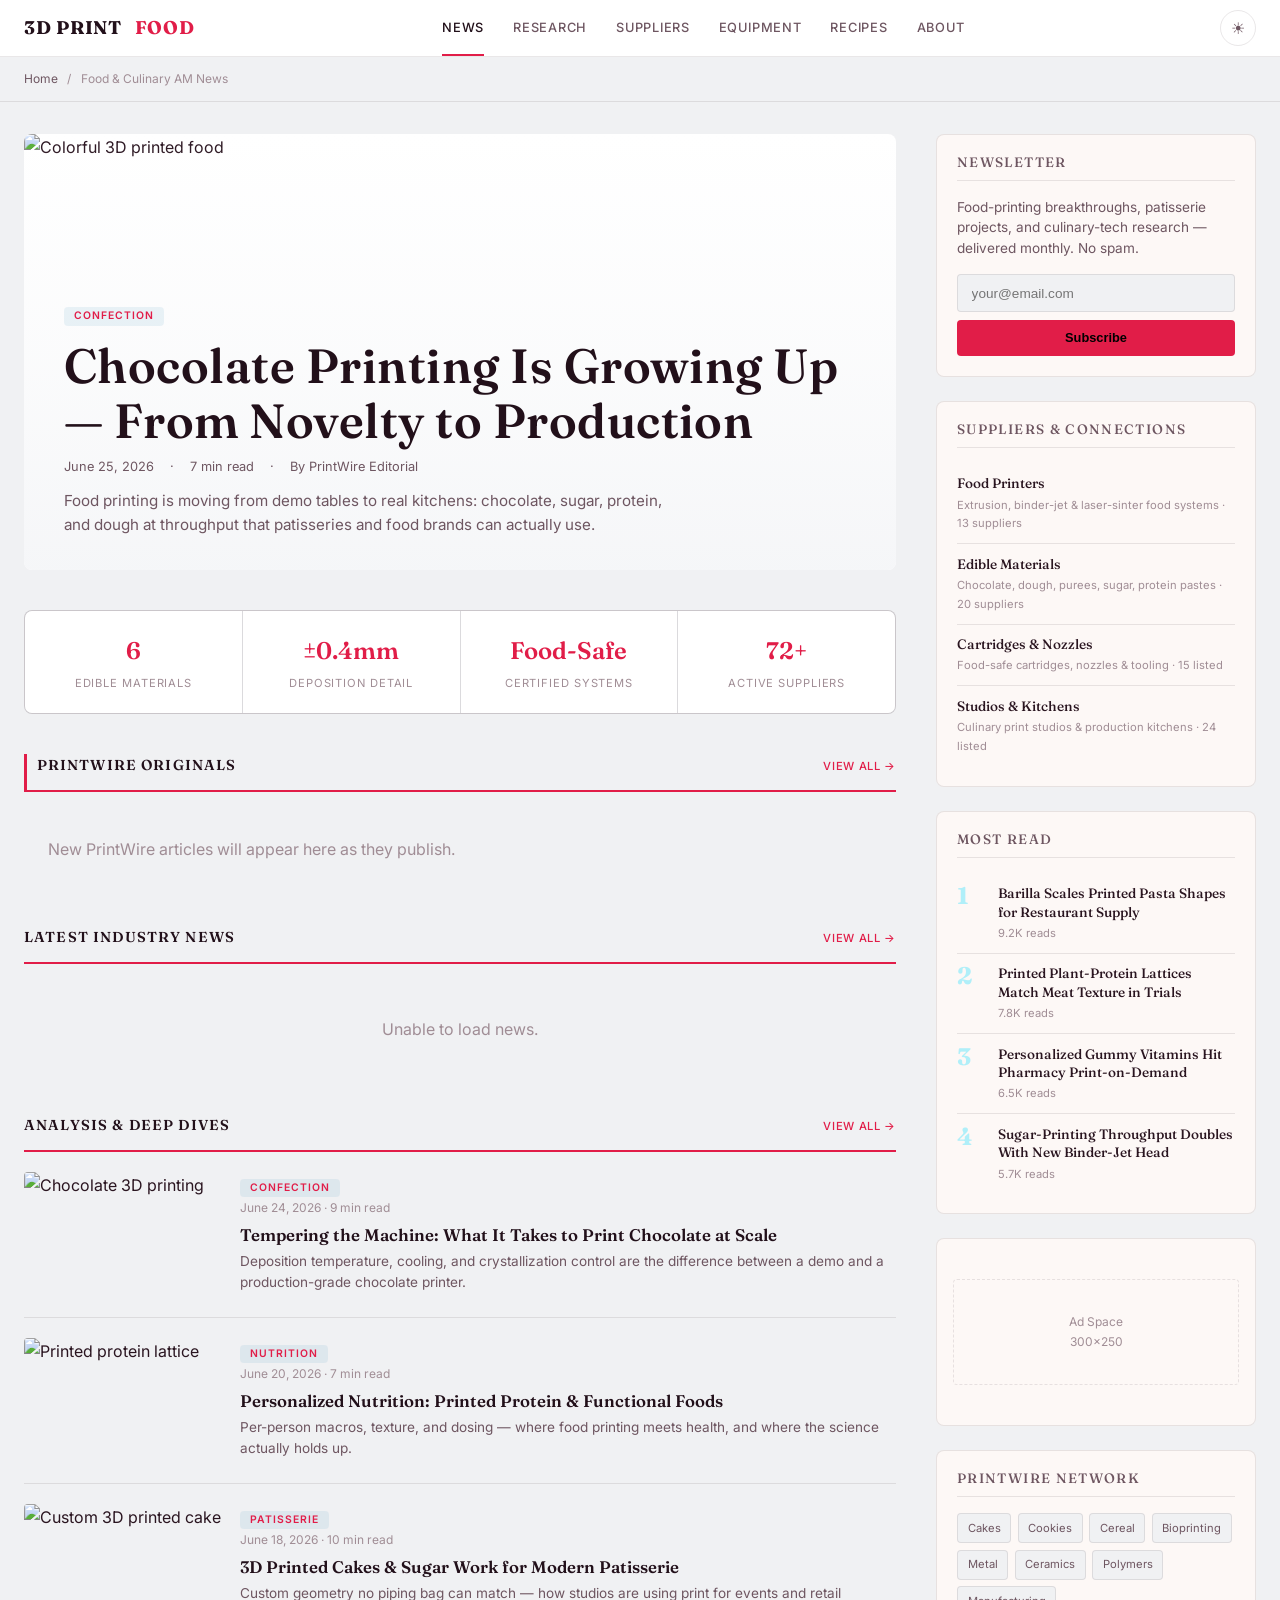
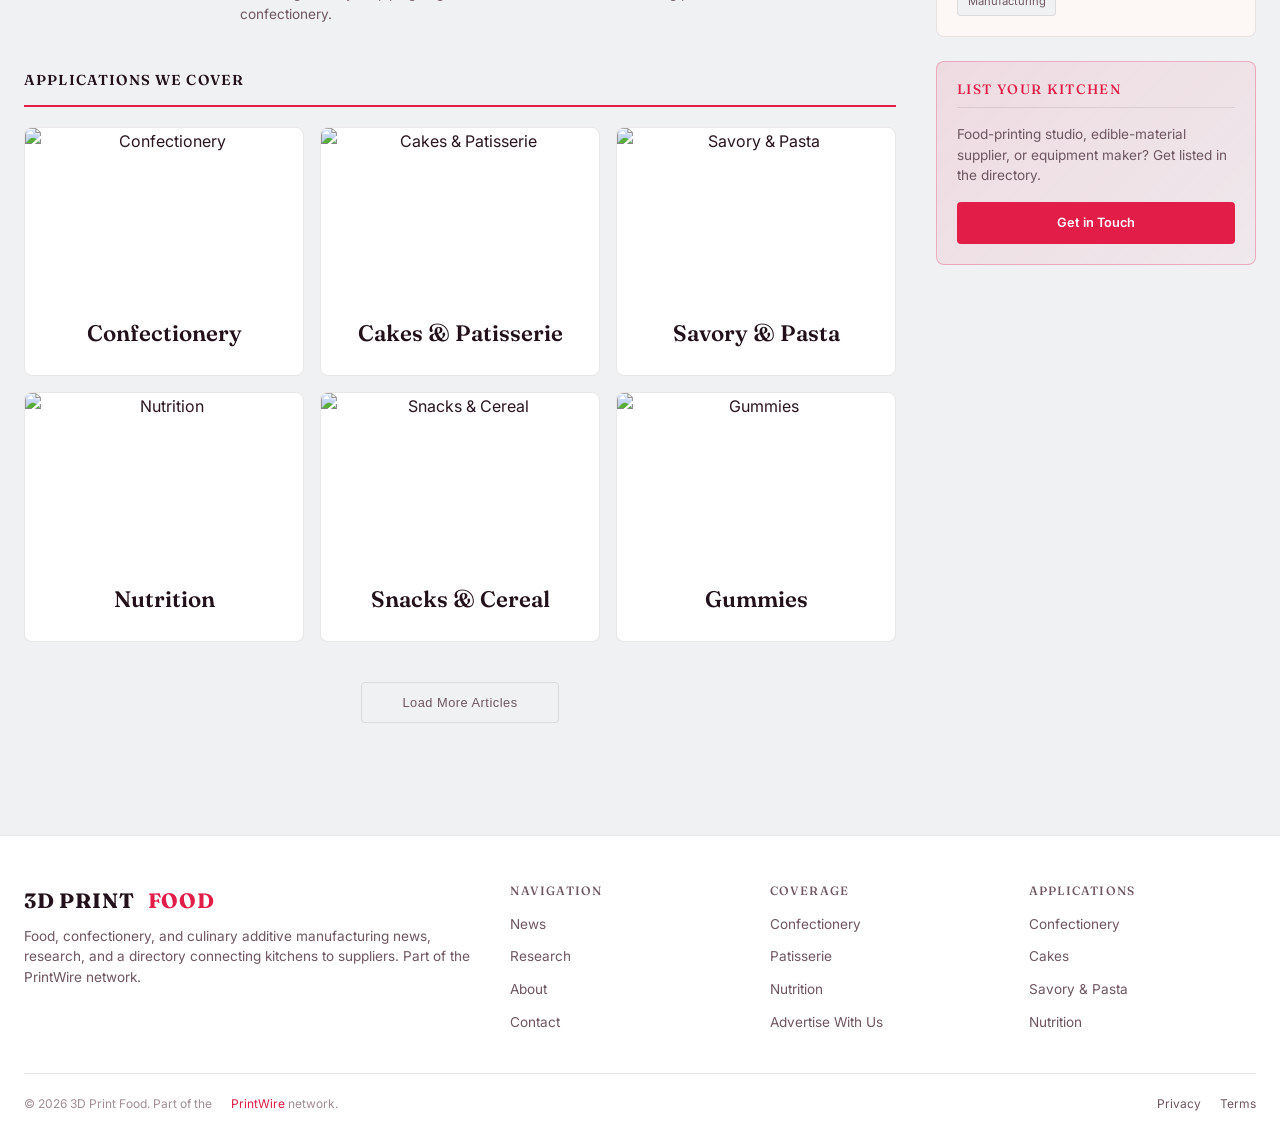
==== static/index.html @ 76ba7c24 "Convert to Berry food news template (raspberry, Fraunces, light default, network feed, suppliers)" ====
<!DOCTYPE html>
<html lang="en">
<head>
  <meta charset="UTF-8">
  <meta name="viewport" content="width=device-width, initial-scale=1.0">
  <meta name="description" content="3D Print Food: food, confectionery, and culinary additive manufacturing news, research, and a directory connecting kitchens to suppliers.">
  <title>3D Print Food — Food &amp; Culinary AM News &amp; Suppliers</title>
  <link rel="preconnect" href="https://fonts.googleapis.com">
  <link rel="preconnect" href="https://fonts.gstatic.com" crossorigin>
  <link href="https://fonts.googleapis.com/css2?family=Fraunces:opsz,wght@9..144,500;9..144,600;9..144,700&family=Inter:wght@400;500;600&display=swap" rel="stylesheet">
  <link rel="stylesheet" href="css/editorial.css">
  <link rel="icon" type="image/svg+xml" href="/favicon.svg">
</head>
<body>

<!-- ── Header ─────────────────────────────────── -->
<header class="ed-header">
  <div class="ed-header-inner">
    <a href="index.html" class="ed-logo">
      3D&nbsp;PRINT&nbsp;<span class="ed-logo-accent">FOOD</span>
    </a>
    <button class="ed-nav-toggle" aria-label="Menu" onclick="document.querySelector('.ed-nav').classList.toggle('open')">&#9776;</button>
    <nav class="ed-nav">
      <a href="index.html" class="active">News</a>
      <a href="/articles/">Research</a>
      <a href="#suppliers">Suppliers</a>
      <a href="#suppliers">Equipment</a>
      <a href="#suppliers">Recipes</a>
      <a href="about.html">About</a>
    </nav>
    <button class="ed-theme-toggle" id="themeToggle" aria-label="Toggle light/dark mode" title="Toggle light/dark mode">&#9728;</button>
  </div>
</header>

<!-- ── Breadcrumbs ────────────────────────────── -->
<div class="ed-breadcrumbs">
  <a href="index.html">Home</a> <span>/</span> Food &amp; Culinary AM News
</div>

<!-- ── Main Layout ────────────────────────────── -->
<div class="ed-layout">
  <div class="ed-main">

    <!-- Featured Story -->
    <article class="ed-hero">
      <img src="images/03_multicolor_food.png" alt="Colorful 3D printed food">
      <div class="ed-hero-overlay"></div>
      <div class="ed-hero-content">
        <span class="ed-badge">Confection</span>
        <h1><a href="#">Chocolate Printing Is Growing Up — From Novelty to Production</a></h1>
        <div class="ed-hero-meta">
          <span>June 25, 2026</span>
          <span>·</span>
          <span>7 min read</span>
          <span>·</span>
          <span>By PrintWire Editorial</span>
        </div>
        <p class="ed-hero-excerpt">Food printing is moving from demo tables to real kitchens: chocolate, sugar, protein, and dough at throughput that patisseries and food brands can actually use.</p>
      </div>
    </article>

    <!-- Stats Bar -->
    <div class="ed-stats">
      <div class="ed-stat">
        <div class="ed-stat-value">6</div>
        <div class="ed-stat-label">Edible Materials</div>
      </div>
      <div class="ed-stat">
        <div class="ed-stat-value">±0.4mm</div>
        <div class="ed-stat-label">Deposition Detail</div>
      </div>
      <div class="ed-stat">
        <div class="ed-stat-value">Food-Safe</div>
        <div class="ed-stat-label">Certified Systems</div>
      </div>
      <div class="ed-stat">
        <div class="ed-stat-value">72+</div>
        <div class="ed-stat-label">Active Suppliers</div>
      </div>
    </div>

    <!-- PrintWire Originals — network-wide originals (featured) -->
    <div class="ed-section-label" style="border-left:3px solid var(--accent);padding-left:0.6rem;">
      PrintWire Originals
      <a href="/articles/">View All &rarr;</a>
    </div>
    <div class="ed-card-grid" id="pwOriginals">
      <div style="grid-column:1/-1;text-align:center;padding:2rem;color:var(--text-faint);">Loading PrintWire articles…</div>
    </div>

    <!-- Latest News — PrintWire + industry (RSS) -->
    <div class="ed-section-label">
      Latest Industry News
      <a href="#">View All &rarr;</a>
    </div>
    <div class="ed-card-grid" id="newsGrid">
      <div style="grid-column: 1/-1; text-align:center; padding:2rem; color:var(--text-faint);">Loading latest news…</div>
    </div>

    <!-- Analysis & Deep Dives -->
    <div class="ed-section-label">
      Analysis &amp; Deep Dives
      <a href="#">View All &rarr;</a>
    </div>
    <div class="ed-list">
      <article class="ed-list-item">
        <img src="images/01_chocolate_extrusion.png" alt="Chocolate 3D printing">
        <div>
          <span class="ed-badge">Confection</span>
          <div class="ed-card-meta">June 24, 2026 · 9 min read</div>
          <h3><a href="#">Tempering the Machine: What It Takes to Print Chocolate at Scale</a></h3>
          <p class="ed-card-excerpt">Deposition temperature, cooling, and crystallization control are the difference between a demo and a production-grade chocolate printer.</p>
        </div>
      </article>
      <article class="ed-list-item">
        <img src="images/10_protein_lattice.png" alt="Printed protein lattice">
        <div>
          <span class="ed-badge">Nutrition</span>
          <div class="ed-card-meta">June 20, 2026 · 7 min read</div>
          <h3><a href="#">Personalized Nutrition: Printed Protein &amp; Functional Foods</a></h3>
          <p class="ed-card-excerpt">Per-person macros, texture, and dosing — where food printing meets health, and where the science actually holds up.</p>
        </div>
      </article>
      <article class="ed-list-item">
        <img src="images/09_custom_cake.png" alt="Custom 3D printed cake">
        <div>
          <span class="ed-badge">Patisserie</span>
          <div class="ed-card-meta">June 18, 2026 · 10 min read</div>
          <h3><a href="#">3D Printed Cakes &amp; Sugar Work for Modern Patisserie</a></h3>
          <p class="ed-card-excerpt">Custom geometry no piping bag can match — how studios are using print for events and retail confectionery.</p>
        </div>
      </article>
    </div>

    <!-- Applications -->
    <div class="ed-section-label">
      Applications We Cover
    </div>
    <div class="ed-card-grid" style="grid-template-columns: repeat(3, 1fr); gap: 1rem; margin-bottom: 2.5rem;">
      <a href="#" class="ed-card" style="text-align:center;">
        <img class="ed-card-img" src="images/01_chocolate_extrusion.png" alt="Confectionery">
        <div class="ed-card-body"><h3>Confectionery</h3></div>
      </a>
      <a href="#" class="ed-card" style="text-align:center;">
        <img class="ed-card-img" src="images/09_custom_cake.png" alt="Cakes & Patisserie">
        <div class="ed-card-body"><h3>Cakes &amp; Patisserie</h3></div>
      </a>
      <a href="#" class="ed-card" style="text-align:center;">
        <img class="ed-card-img" src="images/06_pasta_shapes.png" alt="Savory & Pasta">
        <div class="ed-card-body"><h3>Savory &amp; Pasta</h3></div>
      </a>
      <a href="#" class="ed-card" style="text-align:center;">
        <img class="ed-card-img" src="images/10_protein_lattice.png" alt="Nutrition">
        <div class="ed-card-body"><h3>Nutrition</h3></div>
      </a>
      <a href="#" class="ed-card" style="text-align:center;">
        <img class="ed-card-img" src="images/07_cereal_bowl.png" alt="Snacks & Cereal">
        <div class="ed-card-body"><h3>Snacks &amp; Cereal</h3></div>
      </a>
      <a href="#" class="ed-card" style="text-align:center;">
        <img class="ed-card-img" src="images/05_gummy_precision.png" alt="Gummies">
        <div class="ed-card-body"><h3>Gummies</h3></div>
      </a>
    </div>

    <!-- Load More -->
    <div class="ed-load-more">
      <button>Load More Articles</button>
    </div>

  </div>

  <!-- ── Sidebar ─────────────────────────────── -->
  <aside class="ed-sidebar">

    <!-- Newsletter -->
    <div class="ed-sidebar-block ed-newsletter">
      <h4>Newsletter</h4>
      <p>Food-printing breakthroughs, patisserie projects, and culinary-tech research — delivered monthly. No spam.</p>
      <form action="https://api.web3forms.com/submit" method="POST" onsubmit="this.querySelector('button').textContent='Subscribed!';this.querySelector('button').disabled=true;">
        <input type="hidden" name="access_key" value="6f33053b-6d08-414b-9615-665f88c98da8">
        <input type="hidden" name="subject" value="Newsletter Signup — 3dprintfood.com">
        <input type="hidden" name="from_name" value="Newsletter Signup">
        <input type="email" name="email" placeholder="your@email.com" required>
        <button type="submit">Subscribe</button>
      </form>
    </div>

    <!-- Suppliers & Connections -->
    <div class="ed-sidebar-block" id="suppliers">
      <h4>Suppliers &amp; Connections</h4>
      <div class="ed-popular-item">
        <div>
          <h3><a href="#">Food Printers</a></h3>
          <div class="ed-popular-meta">Extrusion, binder-jet &amp; laser-sinter food systems · 13 suppliers</div>
        </div>
      </div>
      <div class="ed-popular-item">
        <div>
          <h3><a href="#">Edible Materials</a></h3>
          <div class="ed-popular-meta">Chocolate, dough, purees, sugar, protein pastes · 20 suppliers</div>
        </div>
      </div>
      <div class="ed-popular-item">
        <div>
          <h3><a href="#">Cartridges &amp; Nozzles</a></h3>
          <div class="ed-popular-meta">Food-safe cartridges, nozzles &amp; tooling · 15 listed</div>
        </div>
      </div>
      <div class="ed-popular-item">
        <div>
          <h3><a href="#">Studios &amp; Kitchens</a></h3>
          <div class="ed-popular-meta">Culinary print studios &amp; production kitchens · 24 listed</div>
        </div>
      </div>
    </div>

    <!-- Most Read -->
    <div class="ed-sidebar-block">
      <h4>Most Read</h4>
      <div class="ed-popular-item">
        <span class="ed-popular-num">1</span>
        <div>
          <h3><a href="#">Barilla Scales Printed Pasta Shapes for Restaurant Supply</a></h3>
          <div class="ed-popular-meta">9.2K reads</div>
        </div>
      </div>
      <div class="ed-popular-item">
        <span class="ed-popular-num">2</span>
        <div>
          <h3><a href="#">Printed Plant-Protein Lattices Match Meat Texture in Trials</a></h3>
          <div class="ed-popular-meta">7.8K reads</div>
        </div>
      </div>
      <div class="ed-popular-item">
        <span class="ed-popular-num">3</span>
        <div>
          <h3><a href="#">Personalized Gummy Vitamins Hit Pharmacy Print-on-Demand</a></h3>
          <div class="ed-popular-meta">6.5K reads</div>
        </div>
      </div>
      <div class="ed-popular-item">
        <span class="ed-popular-num">4</span>
        <div>
          <h3><a href="#">Sugar-Printing Throughput Doubles With New Binder-Jet Head</a></h3>
          <div class="ed-popular-meta">5.7K reads</div>
        </div>
      </div>
    </div>

    <!-- Ad Placeholder -->
    <div class="ed-sidebar-block" style="text-align:center; color: var(--text-faint); font-size: 0.75rem; padding: 2.5rem 1rem;">
      <div style="border: 1px dashed var(--border); border-radius: 4px; padding: 2rem 1rem;">
        Ad Space<br>300×250
      </div>
    </div>

    <!-- Network Links -->
    <div class="ed-sidebar-block">
      <h4>PrintWire Network</h4>
      <div class="ed-network-links">
        <a href="https://3dprintcakes.com">Cakes</a>
        <a href="https://3dprintcookies.com">Cookies</a>
        <a href="https://3dprintcereal.com">Cereal</a>
        <a href="https://3dprinttissue.com">Bioprinting</a>
        <a href="https://dmls3d.com">Metal</a>
        <a href="https://3dprintceramics.com">Ceramics</a>
        <a href="https://3dprintcomposites.com">Polymers</a>
        <a href="https://sendcutship.com">Manufacturing</a>
      </div>
    </div>

    <!-- Studio CTA -->
    <div class="ed-sidebar-block" style="background: linear-gradient(135deg, rgba(225,29,72,0.10), rgba(225,29,72,0.04)); border-color: var(--border-accent);">
      <h4 style="color: var(--accent);">List Your Kitchen</h4>
      <p style="font-size: 0.85rem; color: var(--text-dim); margin-bottom: 1rem; line-height: 1.5;">Food-printing studio, edible-material supplier, or equipment maker? Get listed in the directory.</p>
      <a href="contact.html" style="display:block;text-align:center;padding:0.65rem;background:var(--accent);border-radius:4px;color:#fff;font-weight:600;font-size:0.8rem;transition:background 0.25s;" onmouseover="this.style.background='var(--accent-dark)'" onmouseout="this.style.background='var(--accent)'">Get in Touch</a>
    </div>

  </aside>
</div>

<!-- ── Footer ─────────────────────────────────── -->
<footer class="ed-footer">
  <div class="ed-footer-inner">
    <div class="ed-footer-brand">
      <div class="ed-logo" style="font-size:1.3rem; margin-bottom: 0.5rem;">3D&nbsp;PRINT&nbsp;<span class="ed-logo-accent">FOOD</span></div>
      <p>Food, confectionery, and culinary additive manufacturing news, research, and a directory connecting kitchens to suppliers. Part of the PrintWire network.</p>
    </div>
    <div>
      <h4>Navigation</h4>
      <ul>
        <li><a href="index.html">News</a></li>
        <li><a href="/articles/">Research</a></li>
        <li><a href="about.html">About</a></li>
        <li><a href="contact.html">Contact</a></li>
      </ul>
    </div>
    <div>
      <h4>Coverage</h4>
      <ul>
        <li><a href="#">Confectionery</a></li>
        <li><a href="#">Patisserie</a></li>
        <li><a href="#">Nutrition</a></li>
        <li><a href="advertise.html">Advertise With Us</a></li>
      </ul>
    </div>
    <div>
      <h4>Applications</h4>
      <ul>
        <li><a href="#">Confectionery</a></li>
        <li><a href="#">Cakes</a></li>
        <li><a href="#">Savory &amp; Pasta</a></li>
        <li><a href="#">Nutrition</a></li>
      </ul>
    </div>
  </div>
  <div class="ed-footer-bottom">
    <span>&copy; 2026 3D Print Food. Part of the <a href="https://3dprint.space" style="color:var(--accent);">PrintWire</a> network.</span>
    <span>
      <a href="#">Privacy</a>
      <a href="#">Terms</a>
    </span>
  </div>
</footer>

<script>
// ── Mobile nav toggle ──
document.querySelector('.ed-nav-toggle')?.addEventListener('click', () => {
  document.querySelector('.ed-nav').classList.toggle('open');
});

// ── Theme toggle (light/dark) — light default ──
(function() {
  const btn = document.getElementById('themeToggle');
  const root = document.documentElement;
  function setTheme(theme) {
    root.setAttribute('data-theme', theme);
    localStorage.setItem('ed-theme', theme);
    btn.innerHTML = theme === 'dark' ? '&#9790;' : '&#9728;';
    btn.title = theme === 'dark' ? 'Switch to light mode' : 'Switch to dark mode';
  }
  const saved = localStorage.getItem('ed-theme');
  setTheme(saved || 'light');
  btn.addEventListener('click', () => {
    const current = root.getAttribute('data-theme') || 'light';
    setTheme(current === 'dark' ? 'light' : 'dark');
  });
})();

// ── News Feed: network-wide PrintWire Originals + industry RSS ──
(function() {
  var grid = document.getElementById('newsGrid');
  var orig = document.getElementById('pwOriginals');

  var feeds = [
    { url: 'https://news.google.com/rss/search?q=3D+printed+food+culinary&hl=en-US&gl=US&ceid=US:en', name: 'Google News' },
    { url: 'https://news.google.com/rss/search?q=food+3D+printing+chocolate+confectionery&hl=en-US&gl=US&ceid=US:en', name: 'Google News' },
    { url: 'https://news.google.com/rss/search?q=printed+protein+alternative+food+technology&hl=en-US&gl=US&ceid=US:en', name: 'Google News' },
    { url: 'https://3dprintingindustry.com/feed/', name: '3DPI' }
  ];

  var api = 'https://api.rss2json.com/v1/api.json?rss_url=';
  var rss = [];
  var localArts = [];
  var loaded = 0;
  var total = feeds.length;
  var fallbackImgs = [
    'images/01_chocolate_extrusion.png','images/02_sugar_layers.png','images/03_multicolor_food.png',
    'images/05_gummy_precision.png','images/06_pasta_shapes.png','images/07_cereal_bowl.png',
    'images/09_custom_cake.png','images/10_protein_lattice.png'
  ];

  function stripHtml(html) {
    var d = document.createElement('div'); d.innerHTML = html;
    return d.textContent || '';
  }
  function esc(s) {
    var d = document.createElement('div'); d.appendChild(document.createTextNode(s));
    return d.innerHTML;
  }
  function card(a, i) {
    var img = a.img || fallbackImgs[i % fallbackImgs.length];
    var fb = fallbackImgs[(i+1) % fallbackImgs.length];
    var open = a.local
      ? 'onclick="location.href=\'' + esc(a.link) + '\'"'
      : 'onclick="window.open(\'' + esc(a.link) + '\',\'_blank\',\'noopener\')"';
    var linkAttrs = a.local ? 'href="' + esc(a.link) + '"'
      : 'href="' + esc(a.link) + '" target="_blank" rel="noopener"';
    var badge = a.local
      ? '<span class="ed-badge" style="background:var(--accent);color:#fff;">' + esc(a.source) + '</span>'
      : '<span class="ed-badge">' + esc(a.source) + '</span>';
    return '<article class="ed-card" style="cursor:pointer" ' + open + '>' +
      '<img class="ed-card-img" src="' + esc(img) + '" alt="" loading="lazy" onerror="this.onerror=null;this.src=\'' + fb + '\'">' +
      '<div class="ed-card-body">' + badge +
        '<div class="ed-card-meta">' + esc(a.dateStr || '') + '</div>' +
        '<h3><a ' + linkAttrs + ' onclick="event.stopPropagation()">' + esc(a.title) + '</a></h3>' +
        '<p class="ed-card-excerpt">' + esc(a.desc) + '</p>' +
      '</div></article>';
  }

  var localReady = fetch('network.json', { cache: 'no-store' })
    .then(function(r){ return r.ok ? r.json() : []; })
    .then(function(items){
      (items || []).forEach(function(it, i){
        localArts.push({ title: it.title, link: it.url, desc: it.summary || '',
          date: it.iso, dateStr: it.date, source: (it.origin || 'PrintWire'), local: true,
          img: it.img || fallbackImgs[i % fallbackImgs.length] });
      });
      if (orig) {
        orig.innerHTML = localArts.length
          ? localArts.slice(0, 6).map(card).join('')
          : '<div style="grid-column:1/-1;padding:1.5rem;color:var(--text-faint);">New PrintWire articles will appear here as they publish.</div>';
      }
    })
    .catch(function(){ if (orig) orig.innerHTML = ''; });

  var timeout = setTimeout(finish, 8000);
  feeds.forEach(function(feed) {
    fetch(api + encodeURIComponent(feed.url))
      .then(function(r){ return r.json(); })
      .then(function(data){
        if (data.status === 'ok' && data.items) {
          data.items.forEach(function(item){
            rss.push({ title: item.title, link: item.link,
              desc: stripHtml(item.description).substring(0,140) + '…',
              date: item.pubDate, source: feed.name, local: false,
              img: item.thumbnail || (item.enclosure && item.enclosure.link) || '' });
          });
        }
      })
      .catch(function(){})
      .then(function(){ loaded++; if (loaded === total) { clearTimeout(timeout); finish(); } });
  });

  var done = false;
  function finish(){ if (done) return; done = true; localReady.then(render); }
  function render(){
    if (!grid) return;
    var merged = localArts.concat(rss);
    merged.forEach(function(a){ if (!a.dateStr && a.date) a.dateStr = new Date(a.date).toLocaleDateString('en-US',{year:'numeric',month:'short',day:'numeric'}); });
    merged.sort(function(a,b){ return new Date(b.date) - new Date(a.date); });
    var top = merged.slice(0, 8);
    grid.innerHTML = top.length
      ? top.map(card).join('')
      : '<div style="grid-column:1/-1;text-align:center;padding:2rem;color:var(--text-faint);">Unable to load news.</div>';
  }
})();
</script>
</body>
</html>
---- static/css/editorial.css ----
/* ============================================
   3dprintmetal.com — Editorial Layout
   Inspired by 3dnatives.com, modernized
   ============================================ */

/* ── Shared Tokens ───────────────────────────── */
:root {
  --accent: #00a8cc;
  --accent-dark: #008fad;
  --accent-dim: rgba(0,168,204,0.12);
  --red: #e53e3e;
  --radius: 8px;
  --radius-sm: 4px;
  --font-display: 'Oswald', sans-serif;
  --font-body: 'Inter', sans-serif;
  --transition: 0.25s cubic-bezier(0.4,0,0.2,1);
}

/* ── Dark Mode (default) ─────────────────────── */
:root, [data-theme="dark"] {
  --bg: #08090f;
  --bg-surface: #0e1019;
  --bg-card: #141620;
  --bg-card-hover: #1a1d2e;
  --bg-sidebar: #0f1118;
  --text: #e2e4e8;
  --text-dim: #8a8f9d;
  --text-faint: #555a68;
  --heading: #ffffff;
  --border: rgba(255,255,255,0.06);
  --border-accent: rgba(0,168,204,0.2);
  --shadow: 0 1px 3px rgba(0,0,0,0.4);
  --shadow-hover: 0 8px 24px rgba(0,0,0,0.5);
  --header-bg: rgba(8,9,15,0.92);
  --badge-bg: rgba(0,168,204,0.12);
  --input-bg: #0a0b12;
}

/* ── Light Mode ──────────────────────────────── */
[data-theme="light"] {
  --accent: #0077a8;
  --accent-dark: #005f85;
  --accent-dim: rgba(0,119,168,0.08);
  --bg: #f5f6f8;
  --bg-surface: #ffffff;
  --bg-card: #ffffff;
  --bg-card-hover: #f0f1f3;
  --bg-sidebar: #fafbfc;
  --text: #2d3748;
  --text-dim: #5a6577;
  --text-faint: #8e96a4;
  --heading: #1a202c;
  --border: rgba(0,0,0,0.08);
  --border-accent: rgba(0,119,168,0.2);
  --shadow: 0 1px 3px rgba(0,0,0,0.06);
  --shadow-hover: 0 8px 24px rgba(0,0,0,0.1);
  --header-bg: rgba(255,255,255,0.95);
  --badge-bg: rgba(0,119,168,0.08);
  --input-bg: #f0f1f3;
}

/* System preference when no manual choice */
@media (prefers-color-scheme: light) {
  :root:not([data-theme]) {
    --accent: #0077a8;
    --accent-dark: #005f85;
    --accent-dim: rgba(0,119,168,0.08);
    --bg: #f5f6f8;
    --bg-surface: #ffffff;
    --bg-card: #ffffff;
    --bg-card-hover: #f0f1f3;
    --bg-sidebar: #fafbfc;
    --text: #2d3748;
    --text-dim: #5a6577;
    --text-faint: #8e96a4;
    --heading: #1a202c;
    --border: rgba(0,0,0,0.08);
    --border-accent: rgba(0,119,168,0.2);
    --shadow: 0 1px 3px rgba(0,0,0,0.06);
    --shadow-hover: 0 8px 24px rgba(0,0,0,0.1);
    --header-bg: rgba(255,255,255,0.95);
    --badge-bg: rgba(0,119,168,0.08);
    --input-bg: #f0f1f3;
  }
}

/* ── Reset ───────────────────────────────────── */
*,*::before,*::after { margin:0;padding:0;box-sizing:border-box; }
html { scroll-behavior:smooth; font-size:16px; }
body {
  font-family: var(--font-body);
  color: var(--text);
  background: var(--input-bg);
  line-height: 1.65;
  -webkit-font-smoothing: antialiased;
  overflow-x: hidden;
}
a { color: inherit; text-decoration: none; }
img { max-width: 100%; display: block; }

/* ── Typography ──────────────────────────────── */
h1,h2,h3,h4 { font-family: var(--font-display); font-weight: 600; line-height: 1.15; color: var(--heading); }
h1 { font-size: clamp(2rem, 5vw, 3rem); letter-spacing: 0.01em; }
h2 { font-size: clamp(1.5rem, 3.5vw, 2.2rem); }
h3 { font-size: clamp(1.1rem, 2vw, 1.4rem); }
h4 { font-size: 0.85rem; text-transform: uppercase; letter-spacing: 0.1em; color: var(--text-dim); font-weight: 500; }

/* ── Header ──────────────────────────────────── */
.ed-header {
  position: sticky; top: 0; z-index: 100;
  background: var(--header-bg);
  backdrop-filter: blur(16px);
  border-bottom: 1px solid var(--border);
}
.ed-header-inner {
  max-width: 1280px;
  margin: 0 auto;
  display: flex;
  align-items: center;
  justify-content: space-between;
  padding: 0 1.5rem;
  height: 56px;
}
.ed-logo {
  font-family: var(--font-display);
  font-size: 1.15rem;
  font-weight: 700;
  color: var(--heading);
  letter-spacing: 0.04em;
  display: flex; align-items: center; gap: 0.5rem;
}
.ed-logo-accent { color: var(--accent); }
.ed-nav { display: flex; gap: 0; align-items: center; }
.ed-nav a {
  padding: 0 0.9rem;
  font-size: 0.8rem;
  font-weight: 500;
  color: var(--text-dim);
  text-transform: uppercase;
  letter-spacing: 0.06em;
  transition: color var(--transition);
  line-height: 56px;
  position: relative;
}
.ed-nav a:hover, .ed-nav a.active { color: var(--heading); }
.ed-nav a.active::after {
  content: ''; position: absolute; bottom: 0; left: 0.9rem; right: 0.9rem;
  height: 2px; background: var(--accent);
}
.ed-nav-toggle {
  display: none; background: none; border: none; color: var(--text);
  font-size: 1.5rem; cursor: pointer; padding: 0.5rem;
}

/* Theme toggle */
.ed-theme-toggle {
  background: none; border: 1px solid var(--border);
  color: var(--text-dim); cursor: pointer;
  width: 36px; height: 36px;
  border-radius: 50%;
  display: flex; align-items: center; justify-content: center;
  font-size: 1rem;
  transition: all var(--transition);
  margin-left: 0.5rem;
  flex-shrink: 0;
}
.ed-theme-toggle:hover { border-color: var(--accent); color: var(--accent); }

/* ── Breadcrumbs ─────────────────────────────── */
.ed-breadcrumbs {
  max-width: 1280px; margin: 0 auto;
  padding: 0.75rem 1.5rem;
  font-size: 0.75rem;
  color: var(--text-faint);
  border-bottom: 1px solid var(--border);
}
.ed-breadcrumbs a { color: var(--text-dim); transition: color var(--transition); }
.ed-breadcrumbs a:hover { color: var(--accent); }
.ed-breadcrumbs span { margin: 0 0.4rem; }

/* ── Layout ──────────────────────────────────── */
.ed-layout {
  max-width: 1280px;
  margin: 0 auto;
  display: grid;
  grid-template-columns: 1fr 320px;
  gap: 2.5rem;
  padding: 2rem 1.5rem;
  align-items: start;
}
.ed-main { min-width: 0; }
.ed-sidebar { position: sticky; top: 72px; }

/* ── Hero / Featured Story ───────────────────── */
.ed-hero {
  margin-bottom: 2.5rem;
  position: relative;
  border-radius: var(--radius);
  overflow: hidden;
  background: var(--bg-card);
}
.ed-hero img {
  width: 100%;
  aspect-ratio: 16/8;
  object-fit: cover;
  display: block;
}
.ed-hero-overlay {
  position: absolute; inset: 0;
  background: linear-gradient(0deg, rgba(8,9,15,0.95) 0%, rgba(8,9,15,0.3) 50%, transparent 100%);
}
[data-theme="light"] .ed-hero-overlay {
  background: linear-gradient(0deg, rgba(245,246,248,0.97) 0%, rgba(245,246,248,0.4) 50%, transparent 100%);
}
.ed-hero-content {
  position: absolute;
  bottom: 0; left: 0; right: 0;
  padding: 2rem 2.5rem;
}
.ed-hero .ed-badge { margin-bottom: 0.75rem; }
.ed-hero h1 { margin-bottom: 0.5rem; }
.ed-hero h1 a { color: var(--heading); transition: color var(--transition); }
.ed-hero h1 a:hover { color: var(--accent); }
.ed-hero-meta {
  font-size: 0.8rem;
  color: var(--text-dim);
  display: flex; gap: 1rem; align-items: center;
}
.ed-hero-excerpt {
  margin-top: 0.75rem;
  font-size: 0.95rem;
  color: var(--text-dim);
  line-height: 1.6;
  max-width: 600px;
}

/* ── Badge / Tag ─────────────────────────────── */
.ed-badge {
  display: inline-block;
  font-size: 0.65rem;
  font-weight: 600;
  text-transform: uppercase;
  letter-spacing: 0.1em;
  padding: 0.25rem 0.6rem;
  border-radius: var(--radius-sm);
  background: var(--badge-bg);
  color: var(--accent);
  line-height: 1;
}
.ed-badge.red { background: rgba(255,68,68,0.12); color: var(--red); }

/* ── Section Label ───────────────────────────── */
.ed-section-label {
  font-family: var(--font-display);
  font-size: 0.9rem;
  font-weight: 600;
  text-transform: uppercase;
  letter-spacing: 0.08em;
  color: var(--heading);
  margin-bottom: 1.25rem;
  padding-bottom: 0.75rem;
  border-bottom: 2px solid var(--accent);
  display: flex;
  align-items: center;
  justify-content: space-between;
}
.ed-section-label a {
  font-family: var(--font-body);
  font-size: 0.7rem;
  font-weight: 500;
  color: var(--accent);
  text-transform: uppercase;
  letter-spacing: 0.06em;
}

/* ── Article Cards ───────────────────────────── */
.ed-card-grid {
  display: grid;
  grid-template-columns: repeat(2, 1fr);
  gap: 1.5rem;
  margin-bottom: 2.5rem;
}
.ed-card {
  background: var(--bg-card);
  border-radius: var(--radius);
  overflow: hidden;
  border: 1px solid var(--border);
  transition: transform var(--transition), box-shadow var(--transition), border-color var(--transition);
}
.ed-card:hover {
  transform: translateY(-2px);
  box-shadow: var(--shadow-hover);
  border-color: var(--border-accent);
}
.ed-card-img {
  aspect-ratio: 16/10;
  object-fit: cover;
  width: 100%;
}
.ed-card-body { padding: 1.25rem; }
.ed-card-body .ed-badge { margin-bottom: 0.65rem; }
.ed-card-body h3 { margin-bottom: 0.5rem; }
.ed-card-body h3 a { color: var(--heading); transition: color var(--transition); }
.ed-card-body h3 a:hover { color: var(--accent); }
.ed-card-meta {
  font-size: 0.75rem;
  color: var(--text-faint);
  margin-bottom: 0.5rem;
}
.ed-card-excerpt {
  font-size: 0.85rem;
  color: var(--text-dim);
  line-height: 1.55;
  display: -webkit-box;
  -webkit-line-clamp: 3;
  -webkit-box-orient: vertical;
  overflow: hidden;
}

/* ── Article List (compact) ──────────────────── */
.ed-list { display: flex; flex-direction: column; gap: 1.25rem; margin-bottom: 2.5rem; }
.ed-list-item {
  display: grid;
  grid-template-columns: 200px 1fr;
  gap: 1rem;
  padding-bottom: 1.25rem;
  border-bottom: 1px solid var(--border);
  align-items: start;
}
.ed-list-item:last-child { border-bottom: none; padding-bottom: 0; }
.ed-list-item img {
  aspect-ratio: 16/10;
  object-fit: cover;
  border-radius: var(--radius-sm);
  width: 100%;
}
.ed-list-item h3 { font-size: 1.05rem; margin-bottom: 0.35rem; }
.ed-list-item h3 a { color: var(--heading); transition: color var(--transition); }
.ed-list-item h3 a:hover { color: var(--accent); }

/* ── Sidebar ─────────────────────────────────── */
.ed-sidebar-block {
  background: var(--bg-sidebar);
  border: 1px solid var(--border);
  border-radius: var(--radius);
  padding: 1.25rem;
  margin-bottom: 1.5rem;
}
.ed-sidebar-block h4 {
  margin-bottom: 1rem;
  padding-bottom: 0.6rem;
  border-bottom: 1px solid var(--border);
}

/* Newsletter widget */
.ed-newsletter p { font-size: 0.85rem; color: var(--text-dim); margin-bottom: 1rem; line-height: 1.5; }
.ed-newsletter input[type="email"] {
  width: 100%;
  padding: 0.65rem 0.85rem;
  background: var(--input-bg);
  border: 1px solid var(--border);
  border-radius: var(--radius-sm);
  color: var(--text);
  font-size: 0.85rem;
  margin-bottom: 0.5rem;
  transition: border-color var(--transition);
}
.ed-newsletter input[type="email"]:focus { outline: none; border-color: var(--accent); }
.ed-newsletter button {
  width: 100%;
  padding: 0.65rem;
  background: var(--accent);
  border: none;
  border-radius: var(--radius-sm);
  color: #000;
  font-weight: 600;
  font-size: 0.8rem;
  cursor: pointer;
  transition: background var(--transition);
}
.ed-newsletter button:hover { background: var(--accent-dark); }

/* Popular posts widget */
.ed-popular-item {
  display: flex;
  gap: 0.75rem;
  padding: 0.65rem 0;
  border-bottom: 1px solid var(--border);
  align-items: start;
}
.ed-popular-item:last-child { border-bottom: none; }
.ed-popular-num {
  font-family: var(--font-display);
  font-size: 1.5rem;
  font-weight: 700;
  color: var(--accent-dim);
  line-height: 1;
  min-width: 1.8rem;
  color: rgba(0,217,255,0.3);
}
.ed-popular-item h3 { font-size: 0.85rem; font-weight: 500; line-height: 1.35; }
.ed-popular-item h3 a { color: var(--text); }
.ed-popular-item h3 a:hover { color: var(--accent); }
.ed-popular-meta { font-size: 0.7rem; color: var(--text-faint); margin-top: 0.2rem; }

/* Network links widget */
.ed-network-links { display: flex; flex-wrap: wrap; gap: 0.4rem; }
.ed-network-links a {
  font-size: 0.7rem;
  padding: 0.3rem 0.6rem;
  background: var(--input-bg);
  border: 1px solid var(--border);
  border-radius: var(--radius-sm);
  color: var(--text-dim);
  transition: all var(--transition);
}
.ed-network-links a:hover { border-color: var(--accent); color: var(--accent); }

/* ── Load More ───────────────────────────────── */
.ed-load-more {
  text-align: center;
  margin: 2rem 0;
}
.ed-load-more button {
  padding: 0.75rem 2.5rem;
  background: transparent;
  border: 1px solid var(--border);
  border-radius: var(--radius-sm);
  color: var(--text-dim);
  font-size: 0.8rem;
  font-weight: 500;
  cursor: pointer;
  letter-spacing: 0.04em;
  transition: all var(--transition);
}
.ed-load-more button:hover {
  border-color: var(--accent);
  color: var(--accent);
}

/* ── Stats Bar ───────────────────────────────── */
.ed-stats {
  display: grid;
  grid-template-columns: repeat(4, 1fr);
  gap: 1px;
  background: var(--border);
  border: 1px solid var(--border);
  border-radius: var(--radius);
  overflow: hidden;
  margin-bottom: 2.5rem;
}
.ed-stat {
  background: var(--bg-card);
  padding: 1.25rem;
  text-align: center;
}
.ed-stat-value {
  font-family: var(--font-display);
  font-size: 1.5rem;
  font-weight: 600;
  color: var(--accent);
}
.ed-stat-label {
  font-size: 0.7rem;
  text-transform: uppercase;
  letter-spacing: 0.08em;
  color: var(--text-faint);
  margin-top: 0.25rem;
}

/* ── Page Hero (inner pages) ─────────────────── */
.ed-page-hero {
  position: relative;
  border-radius: var(--radius);
  overflow: hidden;
  margin-bottom: 2.5rem;
  background: var(--bg-card);
}
.ed-page-hero img {
  width: 100%; aspect-ratio: 16/6; object-fit: cover;
}
.ed-page-hero-overlay {
  position: absolute; inset: 0;
  background: linear-gradient(0deg, rgba(8,9,15,0.9) 0%, rgba(8,9,15,0.4) 60%, transparent 100%);
}
[data-theme="light"] .ed-page-hero-overlay {
  background: linear-gradient(0deg, rgba(245,246,248,0.95) 0%, rgba(245,246,248,0.5) 60%, transparent 100%);
}
.ed-page-hero-content {
  position: absolute; bottom: 0; left: 0; right: 0;
  padding: 2rem 2.5rem;
}
.ed-page-hero h1 { margin-bottom: 0.5rem; }
.ed-page-hero p { color: var(--text-dim); font-size: 1rem; max-width: 600px; }

/* ── Content Sections ────────────────────────── */
.ed-content { max-width: 1280px; margin: 0 auto; padding: 0 1.5rem; }
.ed-content-narrow { max-width: 860px; margin: 0 auto; padding: 0 1.5rem; }
.ed-section { margin-bottom: 3rem; }
.ed-section p { color: var(--text-dim); line-height: 1.75; margin-bottom: 1rem; font-size: 0.95rem; }
.ed-section p:last-child { margin-bottom: 0; }

/* Two-column content block */
.ed-two-col {
  display: grid;
  grid-template-columns: 1fr 1fr;
  gap: 2.5rem;
  align-items: start;
  margin-bottom: 2.5rem;
}
.ed-two-col img { border-radius: var(--radius); width: 100%; }

/* Content cards (mission, values, etc.) */
.ed-content-card {
  background: var(--bg-card);
  border: 1px solid var(--border);
  border-radius: var(--radius);
  padding: 1.75rem;
  transition: border-color var(--transition);
}
.ed-content-card:hover { border-color: var(--border-accent); }
.ed-content-card h3 { margin-bottom: 0.75rem; font-size: 1.15rem; }
.ed-content-card p { margin-bottom: 0; }
.ed-content-card .ed-icon {
  font-size: 1.5rem; margin-bottom: 0.75rem; display: block;
}
.ed-grid-2 { display: grid; grid-template-columns: 1fr 1fr; gap: 1.5rem; margin-bottom: 2.5rem; }
.ed-grid-3 { display: grid; grid-template-columns: repeat(3, 1fr); gap: 1.5rem; margin-bottom: 2.5rem; }
.ed-grid-4 { display: grid; grid-template-columns: repeat(4, 1fr); gap: 1.25rem; margin-bottom: 2.5rem; }

/* Service detail cards */
.ed-service-detail {
  display: grid;
  grid-template-columns: 280px 1fr;
  gap: 1.5rem;
  background: var(--bg-card);
  border: 1px solid var(--border);
  border-radius: var(--radius);
  overflow: hidden;
  margin-bottom: 1.25rem;
  transition: border-color var(--transition);
}
.ed-service-detail:hover { border-color: var(--border-accent); }
.ed-service-detail img { width: 100%; height: 100%; object-fit: cover; }
.ed-service-detail-body { padding: 1.5rem 1.5rem 1.5rem 0; }
.ed-service-detail-body h3 { margin-bottom: 0.5rem; }

/* Timeline */
.ed-timeline { position: relative; padding-left: 2.5rem; margin-bottom: 2.5rem; }
.ed-timeline::before {
  content: ''; position: absolute; left: 0.75rem; top: 0; bottom: 0;
  width: 2px; background: var(--border);
}
.ed-timeline-step {
  position: relative; margin-bottom: 2rem; padding-bottom: 0;
}
.ed-timeline-step:last-child { margin-bottom: 0; }
.ed-timeline-num {
  position: absolute; left: -2.5rem; top: 0;
  width: 1.5rem; height: 1.5rem;
  background: var(--accent);
  color: #000;
  border-radius: 50%;
  font-size: 0.7rem;
  font-weight: 700;
  display: flex; align-items: center; justify-content: center;
}
.ed-timeline-step h3 { font-size: 1.05rem; margin-bottom: 0.35rem; }

/* Forms */
.ed-form { max-width: 100%; }
.ed-form-group { margin-bottom: 1rem; }
.ed-form-group label {
  display: block; font-size: 0.8rem; font-weight: 500;
  color: var(--text-dim); margin-bottom: 0.35rem;
}
.ed-form-group .required { color: var(--red); }
.ed-form-group input, .ed-form-group textarea, .ed-form-group select {
  width: 100%;
  padding: 0.7rem 0.9rem;
  background: var(--input-bg);
  border: 1px solid var(--border);
  border-radius: var(--radius-sm);
  color: var(--text);
  font-family: var(--font-body);
  font-size: 0.9rem;
  transition: border-color var(--transition);
}
.ed-form-group input:focus, .ed-form-group textarea:focus, .ed-form-group select:focus {
  outline: none; border-color: var(--accent);
}
.ed-form-group textarea { resize: vertical; }
.ed-form-submit {
  padding: 0.75rem 2rem;
  background: var(--accent);
  border: none;
  border-radius: var(--radius-sm);
  color: #000;
  font-weight: 600;
  font-size: 0.9rem;
  cursor: pointer;
  transition: background var(--transition);
}
.ed-form-submit:hover { background: var(--accent-dark); }

/* CTA Banner */
.ed-cta-banner {
  background: var(--bg-card);
  border: 1px solid var(--border-accent);
  border-radius: var(--radius);
  padding: 2.5rem;
  text-align: center;
  margin-bottom: 2.5rem;
}
.ed-cta-banner h2 { margin-bottom: 0.5rem; }
.ed-cta-banner p { color: var(--text-dim); margin-bottom: 1.25rem; max-width: 500px; margin-left: auto; margin-right: auto; }
.ed-cta-banner a {
  display: inline-block;
  padding: 0.75rem 2rem;
  background: var(--accent);
  color: #000;
  font-weight: 600;
  border-radius: var(--radius-sm);
  transition: background var(--transition);
}
.ed-cta-banner a:hover { background: var(--accent-dark); }

/* Package cards (advertise) */
.ed-package {
  background: var(--bg-card);
  border: 1px solid var(--border);
  border-radius: var(--radius);
  padding: 1.75rem;
  transition: border-color var(--transition);
}
.ed-package:hover { border-color: var(--border-accent); }
.ed-package h3 { margin-bottom: 0.5rem; }
.ed-package .ed-price {
  font-family: var(--font-display);
  font-size: 1.8rem; font-weight: 600;
  color: var(--accent); margin-bottom: 1rem;
}
.ed-package .ed-price span { font-size: 0.9rem; color: var(--text-faint); }
.ed-package ul {
  list-style: none; padding: 0;
}
.ed-package li {
  font-size: 0.85rem; color: var(--text-dim);
  padding: 0.4rem 0;
  border-bottom: 1px solid var(--border);
  padding-left: 1.2rem;
  position: relative;
}
.ed-package li:last-child { border-bottom: none; }
.ed-package li::before {
  content: '\2713'; position: absolute; left: 0;
  color: var(--accent); font-size: 0.75rem;
}

/* Contact info cards */
.ed-info-card {
  display: flex; gap: 1rem; align-items: start;
  padding: 1rem;
  background: var(--bg-card);
  border: 1px solid var(--border);
  border-radius: var(--radius);
}
.ed-info-card .ed-icon { font-size: 1.5rem; flex-shrink: 0; }
.ed-info-card h4 { font-size: 0.8rem; margin-bottom: 0.25rem; }
.ed-info-card p { font-size: 0.85rem; color: var(--text-dim); margin: 0; }

/* Materials list */
.ed-materials-list { list-style: none; padding: 0; }
.ed-materials-list li {
  padding: 0.5rem 0;
  border-bottom: 1px solid var(--border);
  font-size: 0.9rem;
  color: var(--text-dim);
  padding-left: 1.2rem;
  position: relative;
}
.ed-materials-list li::before {
  content: ''; position: absolute; left: 0; top: 50%;
  width: 6px; height: 6px; border-radius: 50%;
  background: var(--accent); transform: translateY(-50%);
}

@media (max-width: 768px) {
  .ed-two-col { grid-template-columns: 1fr; }
  .ed-grid-2, .ed-grid-3, .ed-grid-4 { grid-template-columns: 1fr; }
  .ed-service-detail { grid-template-columns: 1fr; }
  .ed-service-detail img { aspect-ratio: 16/9; }
  .ed-service-detail-body { padding: 1.25rem; }
  .ed-page-hero-content { padding: 1.5rem; }
}

/* ── Footer ──────────────────────────────────── */
.ed-footer {
  background: var(--bg-surface);
  border-top: 1px solid var(--border);
  padding: 3rem 1.5rem 1.5rem;
  margin-top: 3rem;
}
.ed-footer-inner {
  max-width: 1280px;
  margin: 0 auto;
  display: grid;
  grid-template-columns: 2fr 1fr 1fr 1fr;
  gap: 2rem;
}
.ed-footer-brand p { font-size: 0.85rem; color: var(--text-dim); margin-top: 0.5rem; line-height: 1.5; }
.ed-footer h4 { font-size: 0.75rem; margin-bottom: 0.75rem; }
.ed-footer ul { list-style: none; }
.ed-footer li { margin-bottom: 0.4rem; }
.ed-footer li a { font-size: 0.85rem; color: var(--text-dim); transition: color var(--transition); }
.ed-footer li a:hover { color: var(--accent); }
.ed-footer-bottom {
  max-width: 1280px;
  margin: 2rem auto 0;
  padding-top: 1.25rem;
  border-top: 1px solid var(--border);
  font-size: 0.75rem;
  color: var(--text-faint);
  display: flex;
  justify-content: space-between;
  align-items: center;
}
.ed-footer-bottom a { color: var(--text-dim); margin-left: 1rem; }
.ed-footer-bottom a:hover { color: var(--accent); }

/* ── Responsive ──────────────────────────────── */
@media (max-width: 1024px) {
  .ed-layout { grid-template-columns: 1fr; }
  .ed-sidebar { position: static; }
}
@media (max-width: 768px) {
  .ed-card-grid { grid-template-columns: 1fr; }
  .ed-list-item { grid-template-columns: 140px 1fr; }
  .ed-hero-content { padding: 1.5rem; }
  .ed-hero h1 { font-size: 1.5rem; }
  .ed-footer-inner { grid-template-columns: 1fr 1fr; }
  .ed-stats { grid-template-columns: repeat(2, 1fr); }
  .ed-nav { display: none; }
  .ed-nav.open { display: flex; flex-direction: column; position: absolute; top: 56px; left: 0; right: 0; background: var(--bg); border-bottom: 1px solid var(--border); padding: 0.5rem 0; }
  .ed-nav.open a { line-height: 2.5; padding: 0 1.5rem; }
  .ed-nav-toggle { display: block; }
}
@media (max-width: 480px) {
  .ed-list-item { grid-template-columns: 1fr; }
  .ed-list-item img { aspect-ratio: 16/9; }
  .ed-footer-inner { grid-template-columns: 1fr; }
  .ed-hero-excerpt { display: none; }
}

/* ── Berry scheme (food): light default + dark toggle, raspberry, Fraunces ── */
:root { --font-display: 'Fraunces', serif; --font-body: 'Inter', sans-serif; }
:root, [data-theme="light"] {
  --accent: #E11D48; --accent-dark: #BE123C; --accent-dim: rgba(225,29,72,0.09);
  --bg: #FBF5F3; --bg-surface: #FFFFFF; --bg-card: #FFFFFF; --bg-card-hover: #F6EAE6;
  --bg-sidebar: #FDF8F6; --text: #2A1520; --text-dim: #6E5661; --text-faint: #A08D95;
  --heading: #22101A; --border: rgba(42,21,32,0.10); --border-accent: rgba(225,29,72,0.28);
}
[data-theme="dark"] {
  --accent: #FB4570; --accent-dark: #E11D48; --accent-dim: rgba(251,69,112,0.14);
  --bg: #1A0E13; --bg-surface: #241318; --bg-card: #2A171D; --bg-card-hover: #331A22;
  --bg-sidebar: #1E1015; --text: #F5E9EC; --text-dim: #C4A6AF; --text-faint: #7A5E68;
  --heading: #FFFFFF; --border: rgba(255,255,255,0.08); --border-accent: rgba(251,69,112,0.28);
}
@media (prefers-color-scheme: dark) { :root:not([data-theme]) {
  --bg: #1A0E13; --bg-surface: #241318; --bg-card: #2A171D; --text: #F5E9EC;
  --text-dim: #C4A6AF; --heading: #FFFFFF; --border: rgba(255,255,255,0.08);
  --accent: #FB4570; --accent-dark: #E11D48;
} }
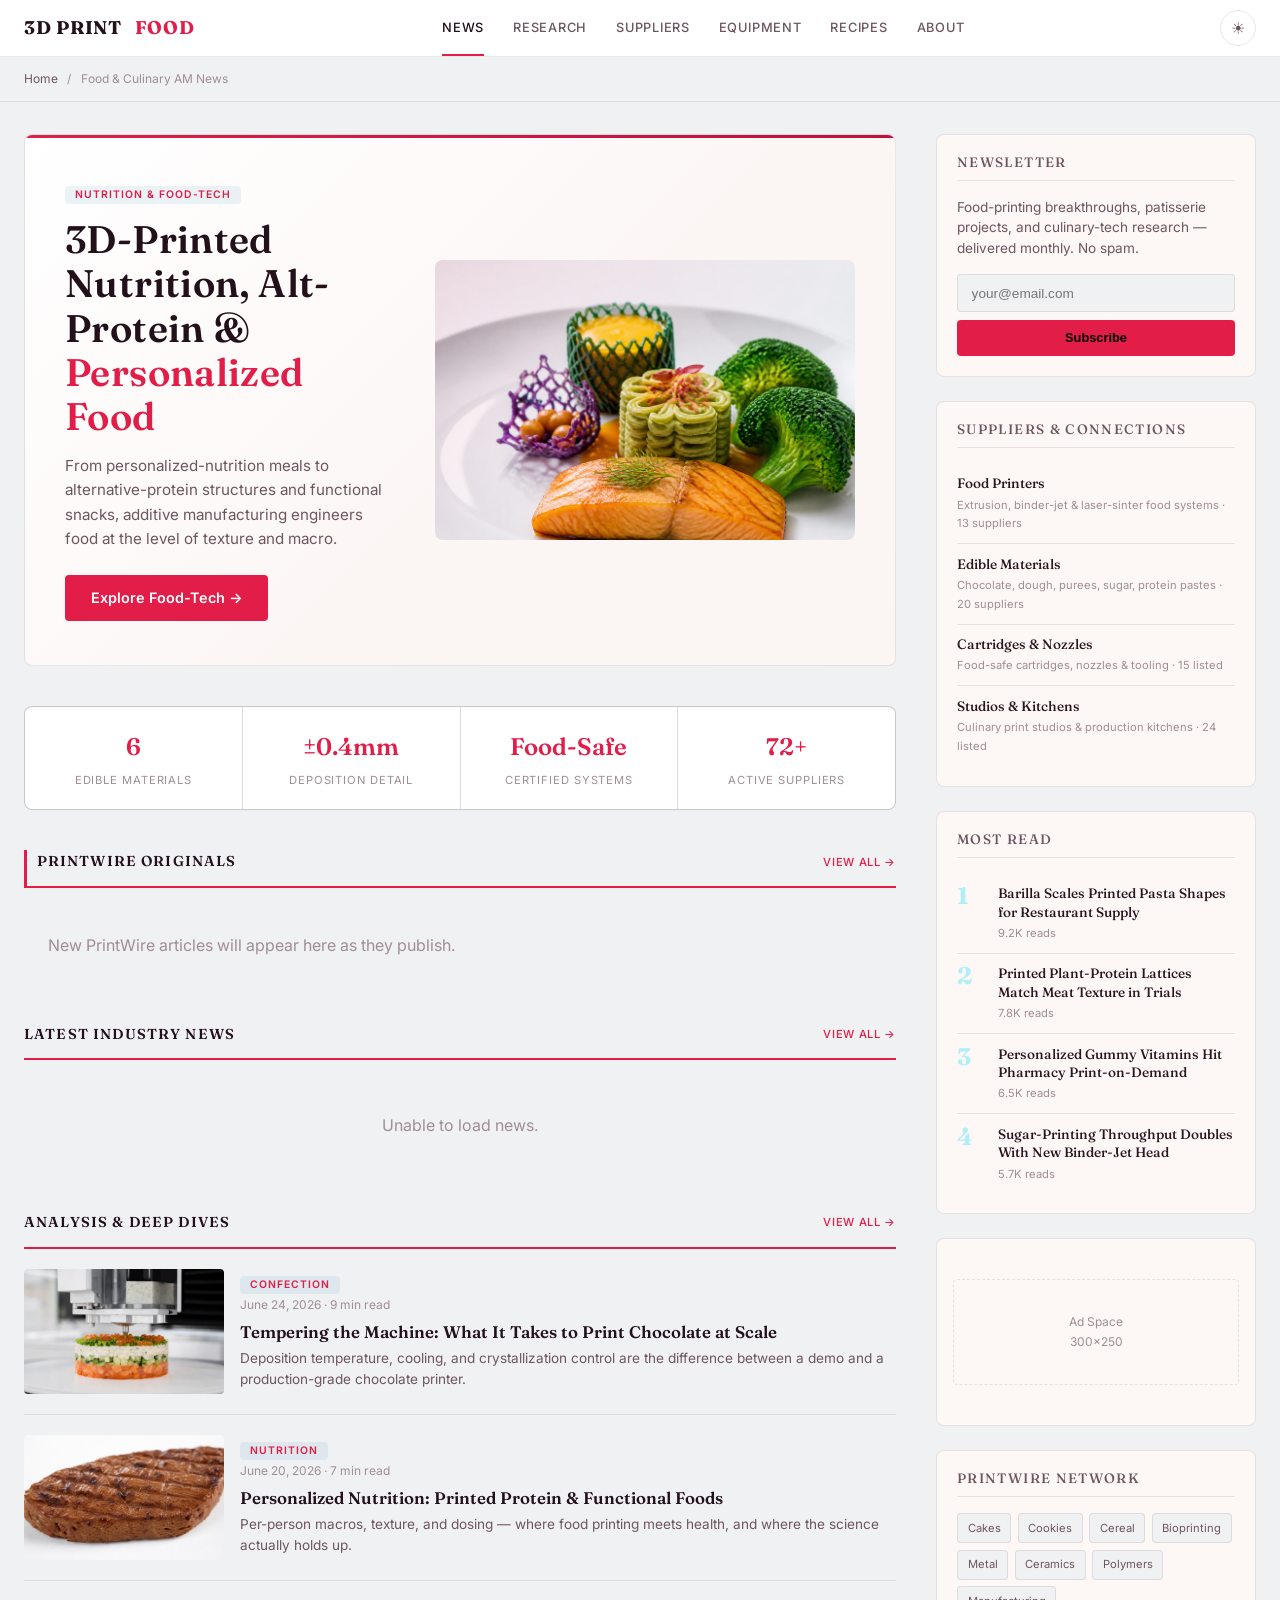
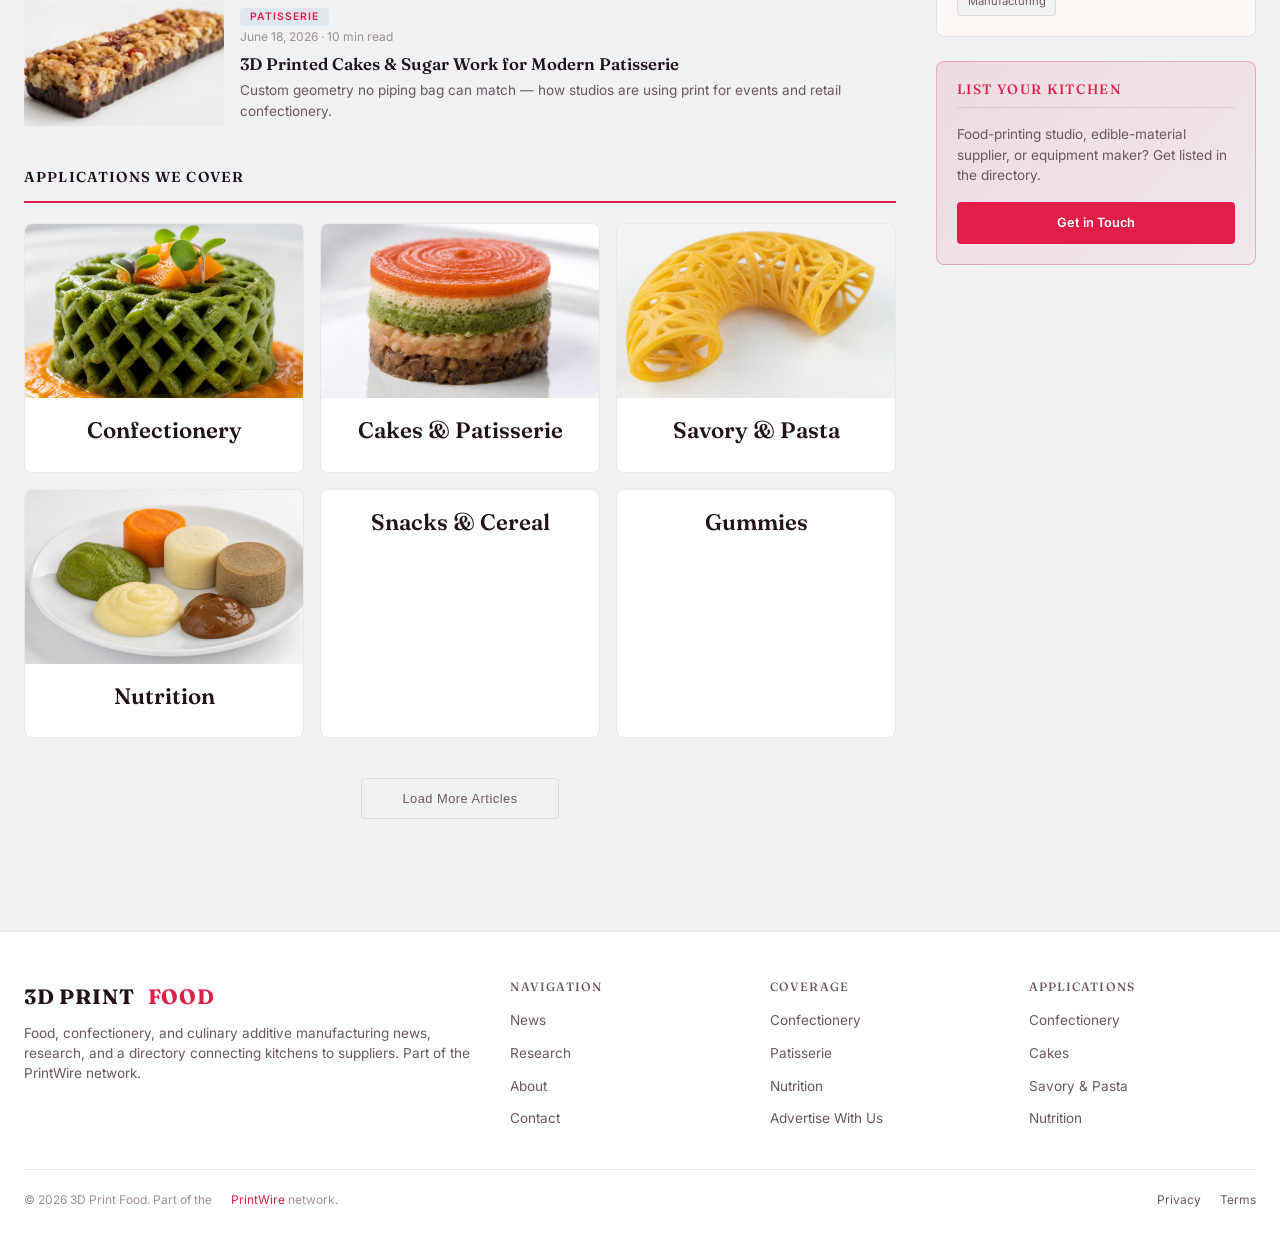
==== commit 19718d21: "Diversify: market-targeted variant layout, unique per-site gpt-image-2 imagery (no repeats), light/d" ====
--- a/static/index.html
+++ b/static/index.html
@@ -10,6 +10,13 @@
   <link href="https://fonts.googleapis.com/css2?family=Fraunces:opsz,wght@9..144,500;9..144,600;9..144,700&family=Inter:wght@400;500;600&display=swap" rel="stylesheet">
   <link rel="stylesheet" href="css/editorial.css">
   <link rel="icon" type="image/svg+xml" href="/favicon.svg">
+  <meta property="og:type" content="website">
+  <meta property="og:title" content="3D Print Food — Food &amp; Culinary AM News &amp; Suppliers">
+  <meta property="og:description" content="3D Print Food: food, confectionery, and culinary additive manufacturing news, research, and a directory connecting kitchens to suppliers.">
+  <meta property="og:image" content="https://3dprintfood.com/images/01_hero_colorful_personalized.png">
+  <meta property="og:url" content="https://3dprintfood.com/">
+  <meta name="twitter:card" content="summary_large_image">
+  <meta name="twitter:image" content="https://3dprintfood.com/images/01_hero_colorful_personalized.png">
 </head>
 <body>
 
@@ -42,20 +49,15 @@
   <div class="ed-main">
 
     <!-- Featured Story -->
-    <article class="ed-hero">
-      <img src="images/03_multicolor_food.png" alt="Colorful 3D printed food">
-      <div class="ed-hero-overlay"></div>
-      <div class="ed-hero-content">
-        <span class="ed-badge">Confection</span>
-        <h1><a href="#">Chocolate Printing Is Growing Up — From Novelty to Production</a></h1>
-        <div class="ed-hero-meta">
-          <span>June 25, 2026</span>
-          <span>·</span>
-          <span>7 min read</span>
-          <span>·</span>
-          <span>By PrintWire Editorial</span>
-        </div>
-        <p class="ed-hero-excerpt">Food printing is moving from demo tables to real kitchens: chocolate, sugar, protein, and dough at throughput that patisseries and food brands can actually use.</p>
+    <article class="ed-hero-split">
+      <div class="ed-hero-split-text">
+        <span class="ed-badge">Nutrition & Food-Tech</span>
+        <h1>3D-Printed Nutrition, Alt-Protein &amp; <span class="ed-logo-accent">Personalized Food</span></h1>
+        <p class="ed-hero-excerpt">From personalized-nutrition meals to alternative-protein structures and functional snacks, additive manufacturing engineers food at the level of texture and macro.</p>
+        <a href="/articles/" class="ed-hero-cta">Explore Food-Tech &rarr;</a>
+      </div>
+      <div class="ed-hero-visual">
+        <img src="images/01_hero_colorful_personalized.png" alt="Nutrition & Food-Tech">
       </div>
     </article>
 
@@ -104,7 +106,7 @@
     </div>
     <div class="ed-list">
       <article class="ed-list-item">
-        <img src="images/01_chocolate_extrusion.png" alt="Chocolate 3D printing">
+        <img src="images/02_printer_building.png" alt="Chocolate 3D printing">
         <div>
           <span class="ed-badge">Confection</span>
           <div class="ed-card-meta">June 24, 2026 · 9 min read</div>
@@ -113,7 +115,7 @@
         </div>
       </article>
       <article class="ed-list-item">
-        <img src="images/10_protein_lattice.png" alt="Printed protein lattice">
+        <img src="images/03_plant_based.png" alt="Printed protein lattice">
         <div>
           <span class="ed-badge">Nutrition</span>
           <div class="ed-card-meta">June 20, 2026 · 7 min read</div>
@@ -122,7 +124,7 @@
         </div>
       </article>
       <article class="ed-list-item">
-        <img src="images/09_custom_cake.png" alt="Custom 3D printed cake">
+        <img src="images/04_functional_snack.png" alt="Custom 3D printed cake">
         <div>
           <span class="ed-badge">Patisserie</span>
           <div class="ed-card-meta">June 18, 2026 · 10 min read</div>
@@ -138,27 +140,27 @@
     </div>
     <div class="ed-card-grid" style="grid-template-columns: repeat(3, 1fr); gap: 1rem; margin-bottom: 2.5rem;">
       <a href="#" class="ed-card" style="text-align:center;">
-        <img class="ed-card-img" src="images/01_chocolate_extrusion.png" alt="Confectionery">
+        <img class="ed-card-img" src="images/05_vegetable_puree.png" alt="Confectionery">
         <div class="ed-card-body"><h3>Confectionery</h3></div>
       </a>
       <a href="#" class="ed-card" style="text-align:center;">
-        <img class="ed-card-img" src="images/09_custom_cake.png" alt="Cakes & Patisserie">
+        <img class="ed-card-img" src="images/06_texture_layers.png" alt="Cakes & Patisserie">
         <div class="ed-card-body"><h3>Cakes &amp; Patisserie</h3></div>
       </a>
       <a href="#" class="ed-card" style="text-align:center;">
-        <img class="ed-card-img" src="images/06_pasta_shapes.png" alt="Savory & Pasta">
+        <img class="ed-card-img" src="images/07_pasta_novel.png" alt="Savory & Pasta">
         <div class="ed-card-body"><h3>Savory &amp; Pasta</h3></div>
       </a>
       <a href="#" class="ed-card" style="text-align:center;">
-        <img class="ed-card-img" src="images/10_protein_lattice.png" alt="Nutrition">
+        <img class="ed-card-img" src="images/08_pureed_care.png" alt="Nutrition">
         <div class="ed-card-body"><h3>Nutrition</h3></div>
       </a>
       <a href="#" class="ed-card" style="text-align:center;">
-        <img class="ed-card-img" src="images/07_cereal_bowl.png" alt="Snacks & Cereal">
+        
         <div class="ed-card-body"><h3>Snacks &amp; Cereal</h3></div>
       </a>
       <a href="#" class="ed-card" style="text-align:center;">
-        <img class="ed-card-img" src="images/05_gummy_precision.png" alt="Gummies">
+        
         <div class="ed-card-body"><h3>Gummies</h3></div>
       </a>
     </div>
--- a/static/css/editorial.css
+++ b/static/css/editorial.css
@@ -771,3 +771,44 @@
   --text-dim: #C4A6AF; --heading: #FFFFFF; --border: rgba(255,255,255,0.08);
   --accent: #FB4570; --accent-dark: #E11D48;
 } }
+
+/* variant: two-column split hero */
+.ed-hero-split {
+  display: grid;
+  grid-template-columns: 1fr 420px;
+  gap: 2.5rem;
+  align-items: center;
+  background: linear-gradient(135deg, var(--bg-card) 0%, var(--bg) 65%);
+  border: 1px solid var(--border);
+  border-radius: var(--radius);
+  padding: 2.75rem 2.5rem;
+  margin-bottom: 2.5rem;
+  position: relative;
+  overflow: hidden;
+}
+.ed-hero-split::before {
+  content: ''; position: absolute; top: 0; left: 0; right: 0; height: 3px;
+  background: linear-gradient(90deg, var(--accent), var(--accent-dark));
+}
+.ed-hero-split h1 { font-size: 2.4rem; line-height: 1.15; margin: 0.75rem 0 0.5rem; }
+.ed-hero-split .ed-hero-excerpt { max-width: none; margin-top: 1rem; }
+.ed-hero-cta {
+  display: inline-block; margin-top: 1.5rem;
+  padding: 0.7rem 1.6rem; border-radius: var(--radius-sm);
+  background: var(--accent); color: #fff; font-weight: 600; font-size: 0.9rem;
+  transition: transform var(--transition), box-shadow var(--transition);
+}
+.ed-hero-cta:hover { transform: translateY(-2px); box-shadow: 0 6px 20px var(--accent-dim); }
+.ed-hero-visual {
+  position: relative; border-radius: var(--radius); overflow: hidden; aspect-ratio: 3/2;
+}
+.ed-hero-visual img { width: 100%; height: 100%; object-fit: cover; display: block; }
+.ed-hero-visual::after {
+  content: ''; position: absolute; inset: 0;
+  background: linear-gradient(135deg, var(--accent-dim) 0%, transparent 60%);
+}
+@media (max-width: 768px) {
+  .ed-hero-split { grid-template-columns: 1fr; padding: 1.75rem 1.5rem; }
+  .ed-hero-split h1 { font-size: 1.7rem; }
+  .ed-hero-visual { order: -1; }
+}
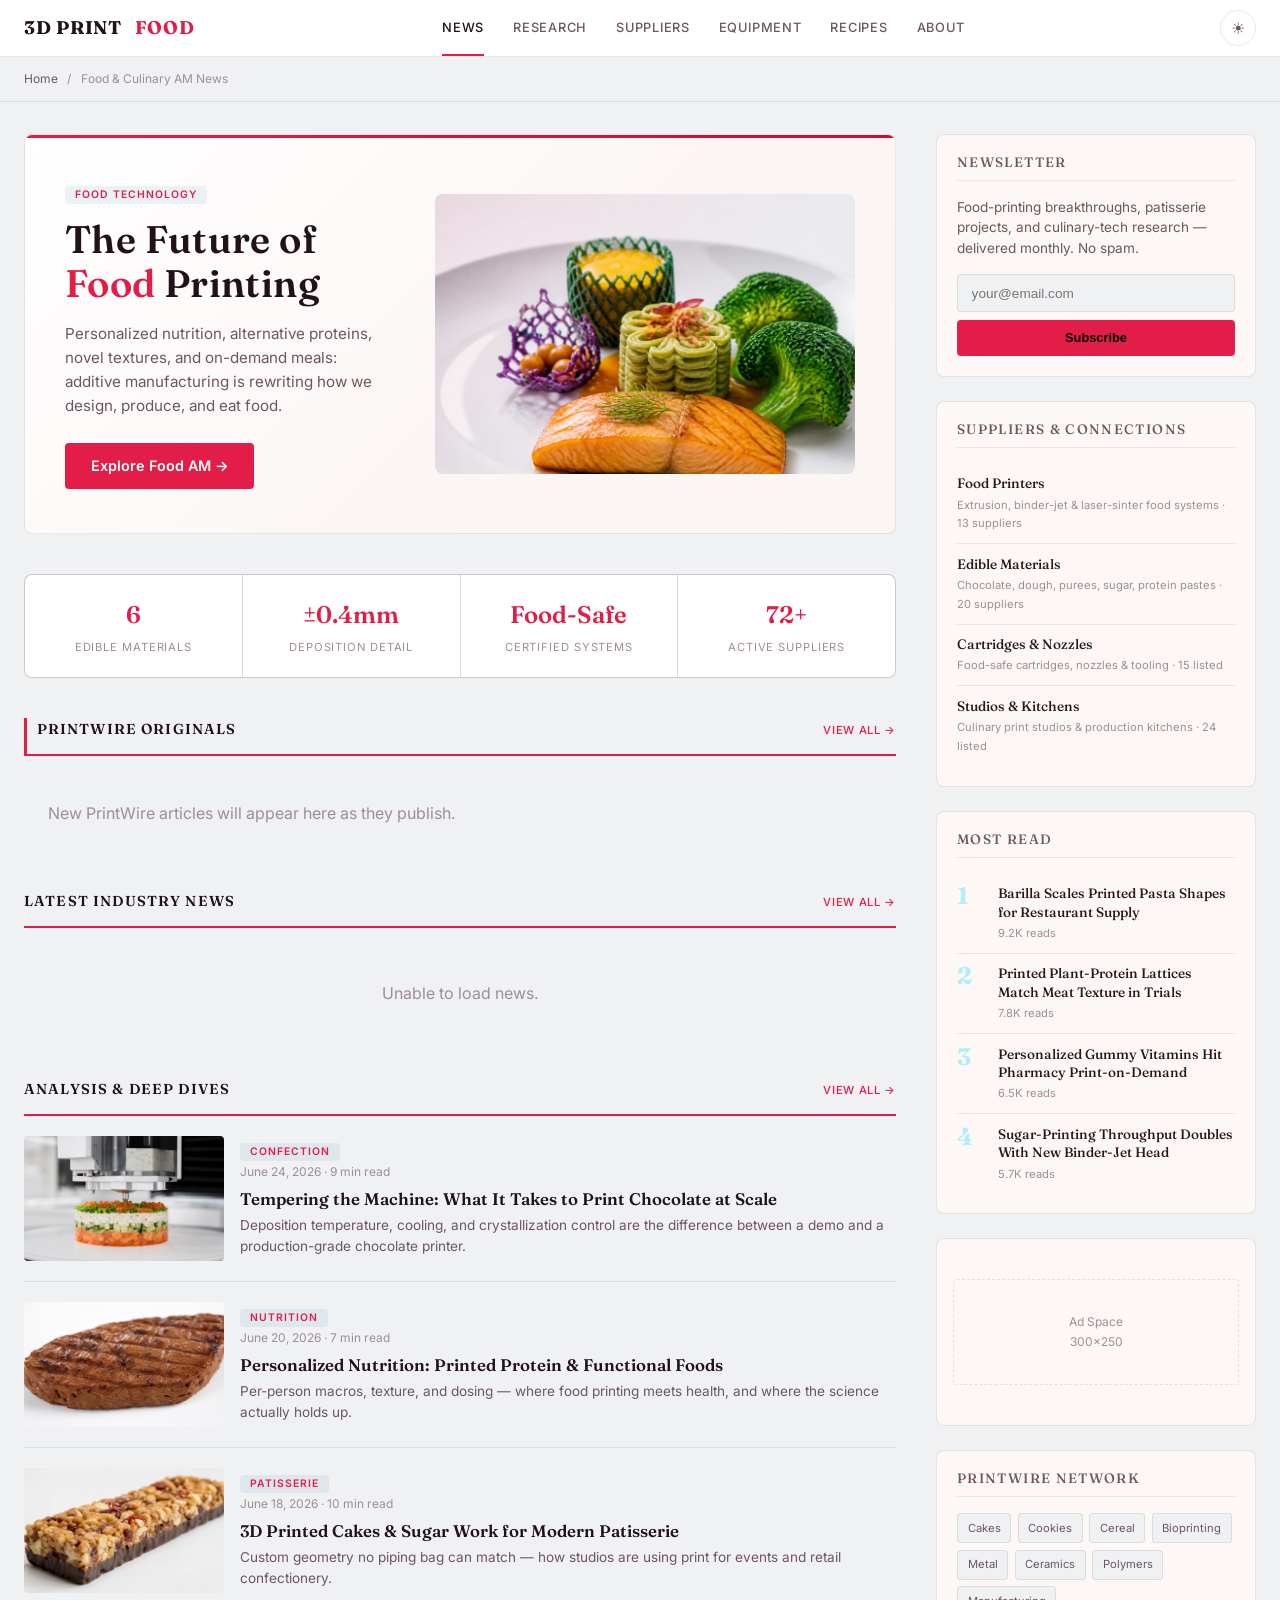
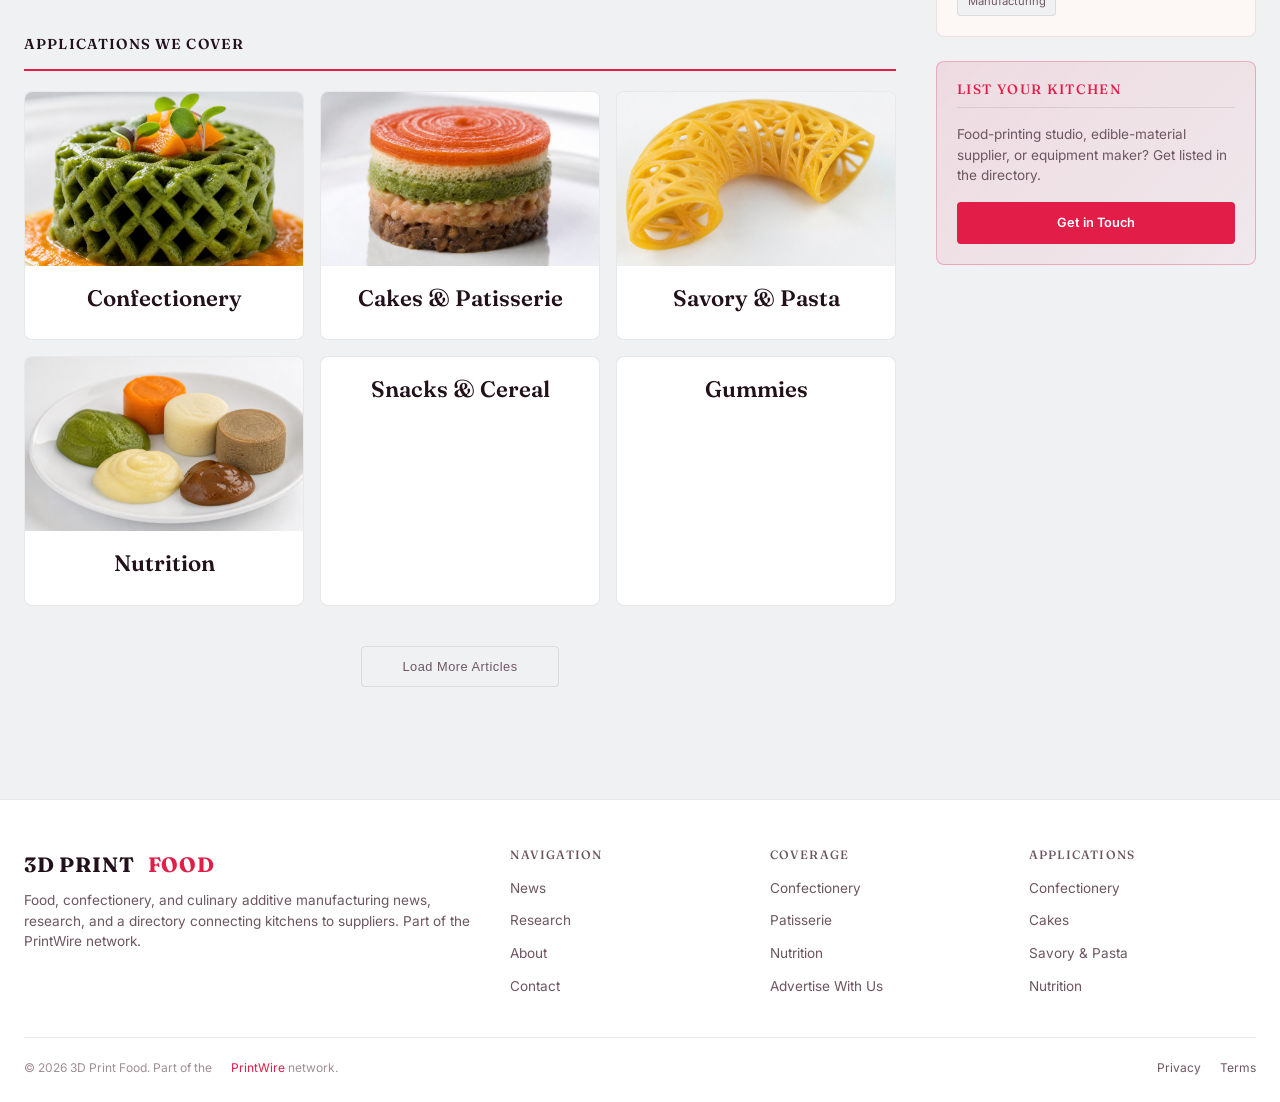
==== commit 82787698: "Food: contextual Food Technology hero, all-light default" ====
--- a/static/index.html
+++ b/static/index.html
@@ -12,7 +12,7 @@
   <link rel="icon" type="image/svg+xml" href="/favicon.svg">
   <meta property="og:type" content="website">
   <meta property="og:title" content="3D Print Food — Food &amp; Culinary AM News &amp; Suppliers">
-  <meta property="og:description" content="3D Print Food: food, confectionery, and culinary additive manufacturing news, research, and a directory connecting kitchens to suppliers.">
+  <meta property="og:description" content="Personalized nutrition, alternative proteins, novel textures, and on-demand meals: additive manufacturing is rewriting how we design, produce, and eat food.">
   <meta property="og:image" content="https://3dprintfood.com/images/01_hero_colorful_personalized.png">
   <meta property="og:url" content="https://3dprintfood.com/">
   <meta name="twitter:card" content="summary_large_image">
@@ -51,13 +51,13 @@
     <!-- Featured Story -->
     <article class="ed-hero-split">
       <div class="ed-hero-split-text">
-        <span class="ed-badge">Nutrition & Food-Tech</span>
-        <h1>3D-Printed Nutrition, Alt-Protein &amp; <span class="ed-logo-accent">Personalized Food</span></h1>
-        <p class="ed-hero-excerpt">From personalized-nutrition meals to alternative-protein structures and functional snacks, additive manufacturing engineers food at the level of texture and macro.</p>
-        <a href="/articles/" class="ed-hero-cta">Explore Food-Tech &rarr;</a>
+        <span class="ed-badge">Food Technology</span>
+        <h1>The Future of <span class="ed-logo-accent">Food</span> Printing</h1>
+        <p class="ed-hero-excerpt">Personalized nutrition, alternative proteins, novel textures, and on-demand meals: additive manufacturing is rewriting how we design, produce, and eat food.</p>
+        <a href="/articles/" class="ed-hero-cta">Explore Food AM &rarr;</a>
       </div>
       <div class="ed-hero-visual">
-        <img src="images/01_hero_colorful_personalized.png" alt="Nutrition & Food-Tech">
+        <img src="images/01_hero_colorful_personalized.png" alt="Food Technology">
       </div>
     </article>
 
@@ -362,6 +362,16 @@
     { url: 'https://3dprintingindustry.com/feed/', name: '3DPI' }
   ];
 
+    function bestImg(item){
+    var raw = '';
+    var html = item.content || item.description || '';
+    var m = html.match(/<img[^>]+src=["']([^"'>]+)["']/i);
+    if (m) raw = m[1];
+    if (!raw) raw = (item.enclosure && item.enclosure.link) || item.thumbnail || '';
+    if (!raw) return '';
+    var full = raw.replace(/-\d{2,4}x\d{2,4}(?=\.(jpg|jpeg|png|webp|gif)(\?|$))/i, '');
+    return 'https://wsrv.nl/?url=' + encodeURIComponent(full) + '&w=800&h=534&fit=cover&a=attention&output=jpg&q=82';
+  }
   var api = 'https://api.rss2json.com/v1/api.json?rss_url=';
   var rss = [];
   var localArts = [];
@@ -427,7 +437,7 @@
             rss.push({ title: item.title, link: item.link,
               desc: stripHtml(item.description).substring(0,140) + '…',
               date: item.pubDate, source: feed.name, local: false,
-              img: item.thumbnail || (item.enclosure && item.enclosure.link) || '' });
+              img: bestImg(item) });
           });
         }
       })
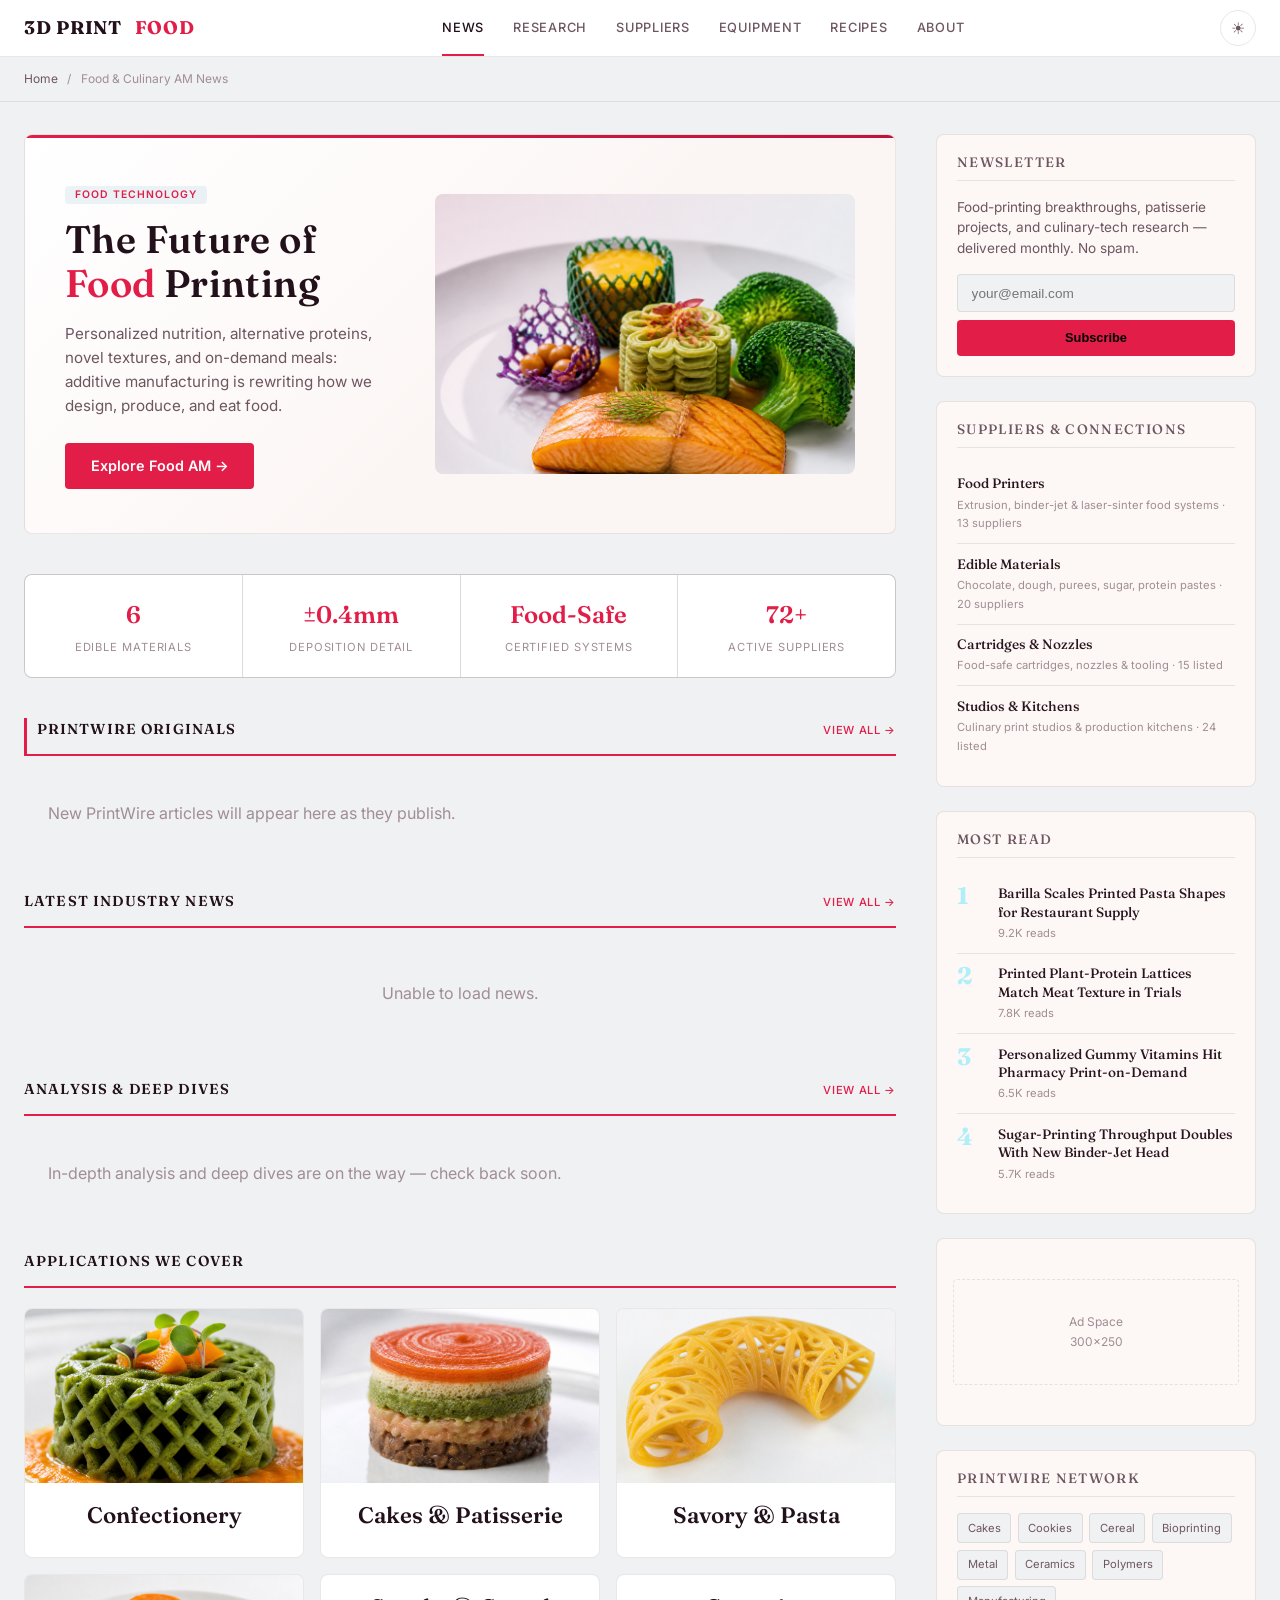
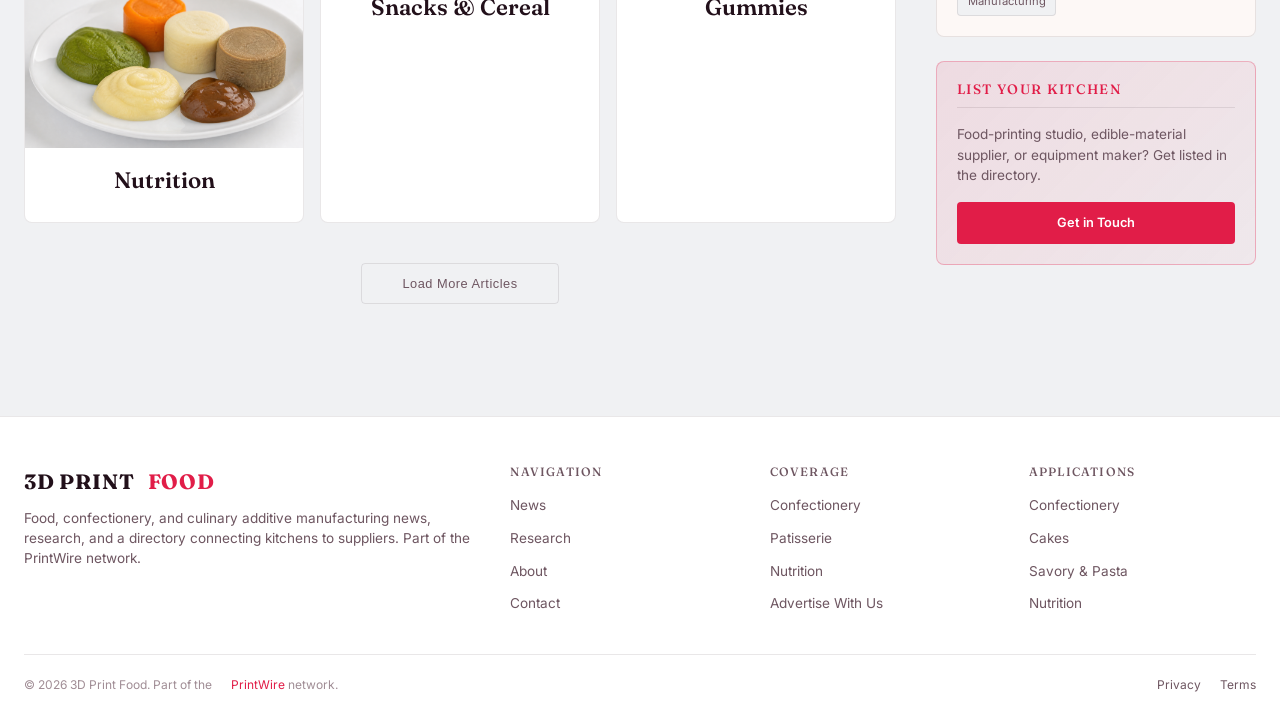
==== commit 7815d2d8: "Wire up Analysis and Deep Dives section from network.json feed" ====
--- a/static/index.html
+++ b/static/index.html
@@ -102,36 +102,10 @@
     <!-- Analysis & Deep Dives -->
     <div class="ed-section-label">
       Analysis &amp; Deep Dives
-      <a href="#">View All &rarr;</a>
-    </div>
-    <div class="ed-list">
-      <article class="ed-list-item">
-        <img src="images/02_printer_building.png" alt="Chocolate 3D printing">
-        <div>
-          <span class="ed-badge">Confection</span>
-          <div class="ed-card-meta">June 24, 2026 · 9 min read</div>
-          <h3><a href="#">Tempering the Machine: What It Takes to Print Chocolate at Scale</a></h3>
-          <p class="ed-card-excerpt">Deposition temperature, cooling, and crystallization control are the difference between a demo and a production-grade chocolate printer.</p>
-        </div>
-      </article>
-      <article class="ed-list-item">
-        <img src="images/03_plant_based.png" alt="Printed protein lattice">
-        <div>
-          <span class="ed-badge">Nutrition</span>
-          <div class="ed-card-meta">June 20, 2026 · 7 min read</div>
-          <h3><a href="#">Personalized Nutrition: Printed Protein &amp; Functional Foods</a></h3>
-          <p class="ed-card-excerpt">Per-person macros, texture, and dosing — where food printing meets health, and where the science actually holds up.</p>
-        </div>
-      </article>
-      <article class="ed-list-item">
-        <img src="images/04_functional_snack.png" alt="Custom 3D printed cake">
-        <div>
-          <span class="ed-badge">Patisserie</span>
-          <div class="ed-card-meta">June 18, 2026 · 10 min read</div>
-          <h3><a href="#">3D Printed Cakes &amp; Sugar Work for Modern Patisserie</a></h3>
-          <p class="ed-card-excerpt">Custom geometry no piping bag can match — how studios are using print for events and retail confectionery.</p>
-        </div>
-      </article>
+      <a href="/articles/">View All &rarr;</a>
+    </div>
+    <div class="ed-list" id="pwDeepDives">
+      <div style="padding:1.5rem;color:var(--text-faint);">Loading analysis…</div>
     </div>
 
     <!-- Applications -->
@@ -458,6 +432,31 @@
       : '<div style="grid-column:1/-1;text-align:center;padding:2rem;color:var(--text-faint);">Unable to load news.</div>';
   }
 })();
+
+// -- Analysis & Deep Dives: PrintWire catalog in list format --
+(function(){
+  var box = document.getElementById('pwDeepDives');
+  if (!box) return;
+  function esc(s){var d=document.createElement('div');d.appendChild(document.createTextNode(s==null?'':s));return d.innerHTML;}
+  var empty = '<div style="padding:1.5rem;color:var(--text-faint);">In-depth analysis and deep dives are on the way — check back soon.</div>';
+  fetch('network.json',{cache:'no-store'})
+    .then(function(r){ return r.ok ? r.json() : []; })
+    .then(function(items){
+      items = (items || []).slice();
+      items.sort(function(a,b){ return (b.iso||'').localeCompare(a.iso||''); });
+      if (!items.length){ box.innerHTML = empty; return; }
+      box.innerHTML = items.slice(0,8).map(function(a){
+        var img = a.img ? '<img src="'+esc(a.img)+'" alt="" loading="lazy">' : '';
+        var meta = esc(a.date||'') + (a.origin ? ' · '+esc(a.origin) : '');
+        return '<article class="ed-list-item">'+img+'<div>'+
+          '<div class="ed-card-meta">'+meta+'</div>'+
+          '<h3><a href="'+esc(a.url)+'">'+esc(a.title)+'</a></h3>'+
+          '<p class="ed-card-excerpt">'+esc(a.summary||'')+'</p>'+
+          '</div></article>';
+      }).join('');
+    })
+    .catch(function(){ box.innerHTML = empty; });
+})();
 </script>
 </body>
 </html>
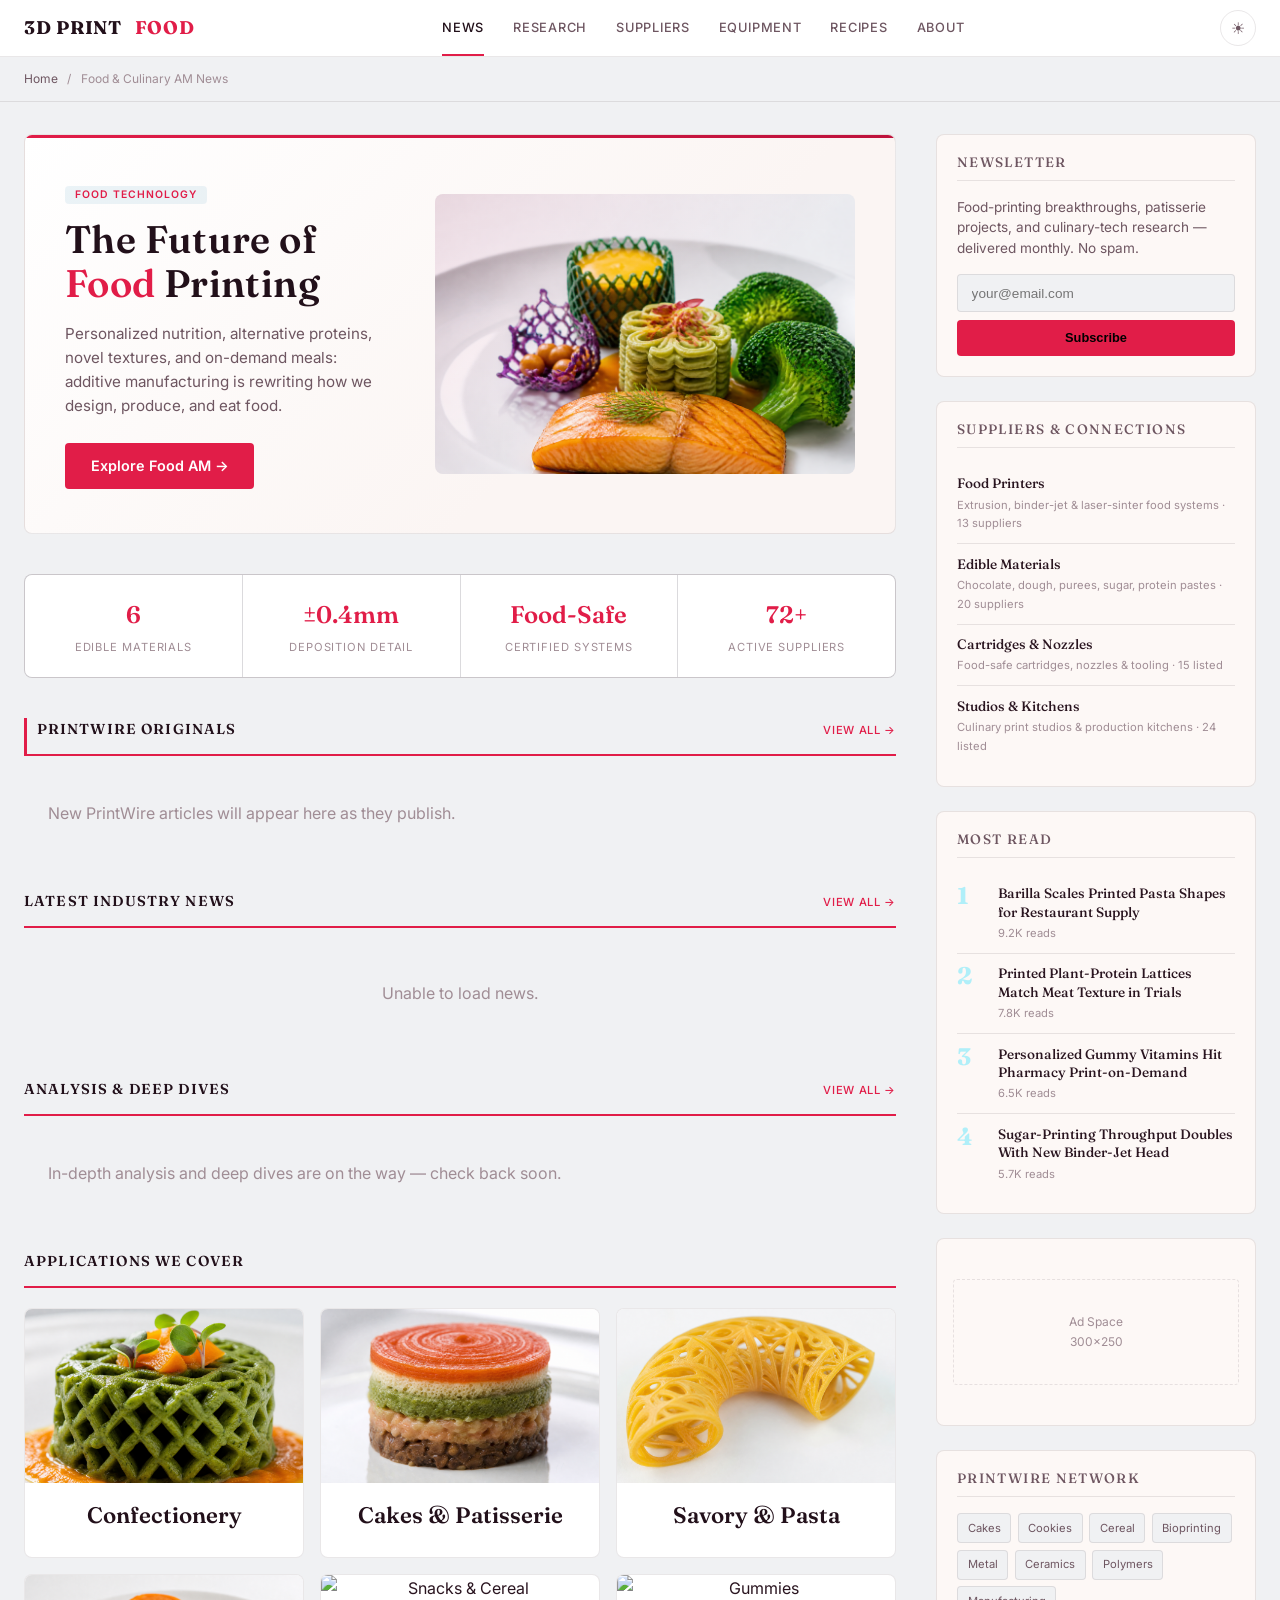
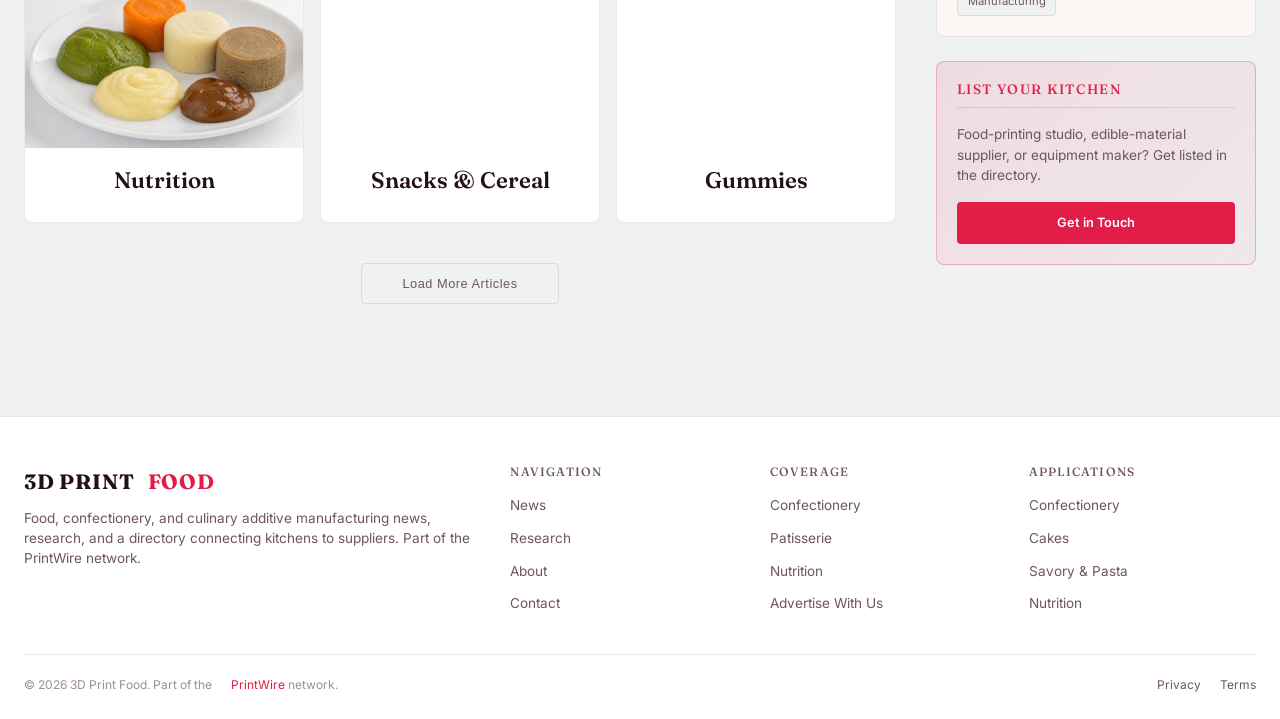
==== commit 706f6315: "Add missing category card images The Applications We Cover grid had cards with no <img> at all: the " ====
--- a/static/index.html
+++ b/static/index.html
@@ -130,11 +130,11 @@
         <div class="ed-card-body"><h3>Nutrition</h3></div>
       </a>
       <a href="#" class="ed-card" style="text-align:center;">
-        
+        <img class="ed-card-img" src="images/07_cereal_bowl.png" alt="Snacks &amp; Cereal">
         <div class="ed-card-body"><h3>Snacks &amp; Cereal</h3></div>
       </a>
       <a href="#" class="ed-card" style="text-align:center;">
-        
+        <img class="ed-card-img" src="images/01_chocolate_extrusion.png" alt="Gummies">
         <div class="ed-card-body"><h3>Gummies</h3></div>
       </a>
     </div>
